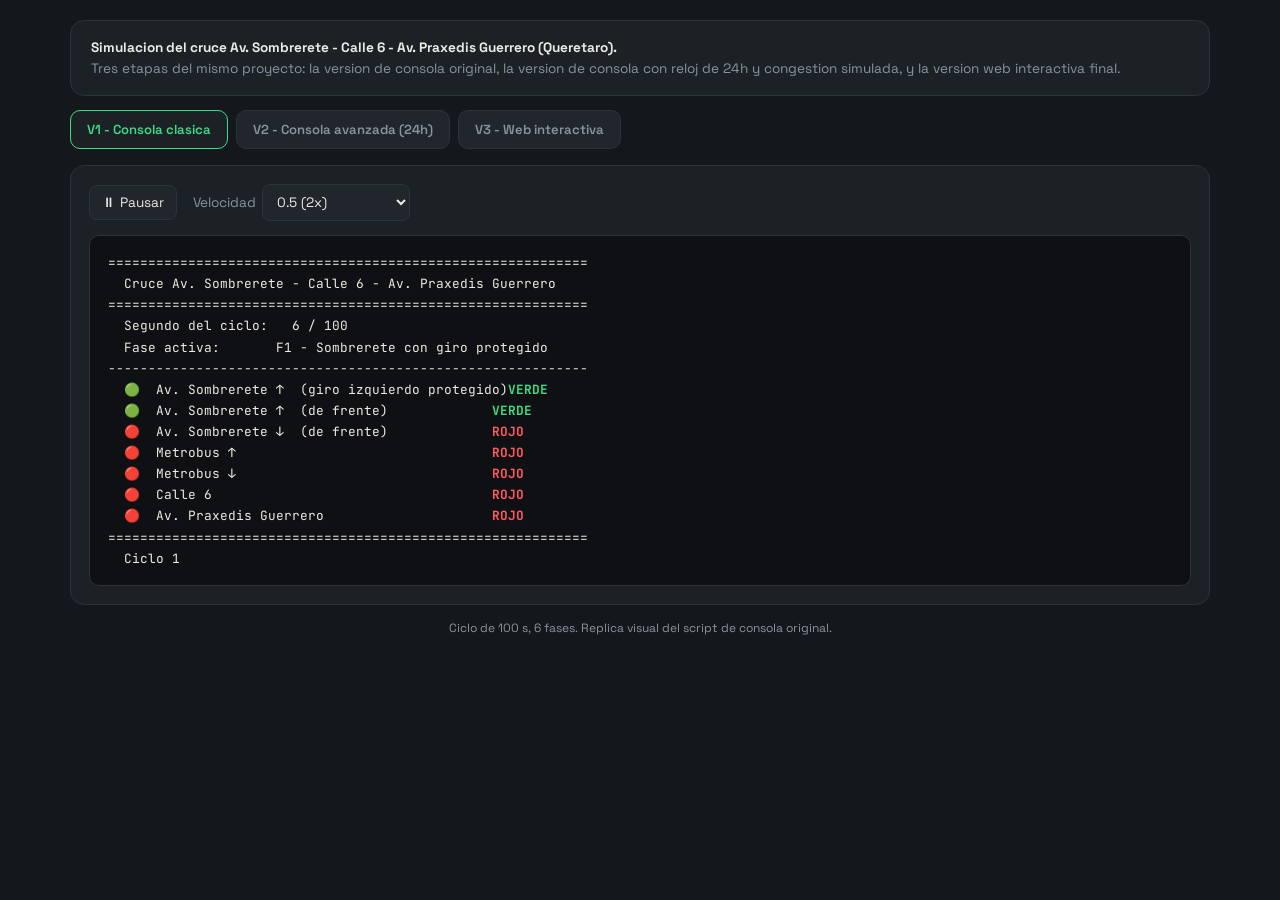
==== Website/Site/public/simulaciones/index.html @ 6a8a9c1f "Add hosted company site and simulation launchers" ====
<!DOCTYPE html>
<html lang="es">
<head>
<meta charset="UTF-8">
<meta name="viewport" content="width=device-width, initial-scale=1.0">
<title>Simulador cruce Sombrerete - 3 versiones</title>
<link rel="preconnect" href="https://fonts.googleapis.com">
<link rel="preconnect" href="https://fonts.gstatic.com" crossorigin>
<link href="https://fonts.googleapis.com/css2?family=Space+Grotesk:wght@400;500;600;700&family=JetBrains+Mono:wght@400;500;600;700&display=swap" rel="stylesheet">
<style>

  :root{
    --bg: #14171b;
    --panel: #1c2126;
    --panel-2: #21262c;
    --border: #2c333b;
    --text: #edeae3;
    --muted: #8b93a1;
    --verde: #3ddc84;
    --amarillo: #ffc145;
    --rojo: #ff5a5f;
    --naranja: #ff8a3d;
    --azul-bus: #4ea1ff;
    --pico-glow: #ff8a3d;
  }
  *{ box-sizing:border-box; }
  html,body{
    margin:0; padding:0; background:var(--bg); color:var(--text);
    font-family:'Space Grotesk', system-ui, sans-serif;
    -webkit-font-smoothing:antialiased;
  }
  .mono{ font-family:'JetBrains Mono', ui-monospace, Menlo, Consolas, monospace; }

  .app{ max-width:1180px; margin:0 auto; padding:20px 20px 60px; }

  /* ---------- top bar ---------- */
  .topbar{
    display:flex; flex-wrap:wrap; gap:16px; align-items:center; justify-content:space-between;
    padding:18px 22px; background:var(--panel); border:1px solid var(--border);
    border-radius:14px; margin-bottom:16px;
  }
  .titulo{ display:flex; flex-direction:column; gap:2px; }
  .titulo h1{ margin:0; font-size:1.15rem; font-weight:700; letter-spacing:.2px; }
  .titulo span{ color:var(--muted); font-size:.8rem; }
  .reloj-wrap{ display:flex; align-items:center; gap:14px; }
  .reloj{ font-size:2rem; font-weight:600; letter-spacing:1px; }
  .badge{
    padding:6px 12px; border-radius:999px; font-size:.75rem; font-weight:600;
    border:1px solid var(--border); color:var(--muted); background:var(--panel-2);
    white-space:nowrap;
  }
  .badge.pico{
    color:#1a1200; background:var(--pico-glow); border-color:var(--pico-glow);
    animation: pulso 1.6s ease-in-out infinite;
  }
  @media (prefers-reduced-motion: reduce){ .badge.pico{ animation:none; } }
  @keyframes pulso{ 0%,100%{ opacity:1; } 50%{ opacity:.55; } }

  /* ---------- controls ---------- */
  .controles{
    display:flex; flex-wrap:wrap; gap:10px 16px; align-items:center;
    padding:14px 18px; background:var(--panel); border:1px solid var(--border);
    border-radius:14px; margin-bottom:16px; font-size:.85rem;
  }
  .controles label{ color:var(--muted); display:flex; align-items:center; gap:6px; }
  button, input[type=time]{
    font-family:inherit; font-size:.85rem; color:var(--text);
    background:var(--panel-2); border:1px solid var(--border); border-radius:8px;
    padding:8px 12px; cursor:pointer;
  }
  button:hover{ border-color:var(--muted); }
  button:focus-visible, input:focus-visible, select:focus-visible{
    outline:2px solid var(--azul-bus); outline-offset:2px;
  }
  button.activo{ border-color:var(--verde); color:var(--verde); }
  select{
    font-family:inherit; font-size:.85rem; color:var(--text);
    background:var(--panel-2); border:1px solid var(--border); border-radius:8px; padding:8px 10px;
  }
  .separador{ width:1px; align-self:stretch; background:var(--border); margin:0 2px; }

  /* ---------- grid principal ---------- */
  .grid{ display:grid; grid-template-columns: 1.05fr 1.3fr; gap:16px; }
  @media (max-width: 880px){ .grid{ grid-template-columns:1fr; } }

  .panel{
    background:var(--panel); border:1px solid var(--border); border-radius:14px;
    padding:18px; overflow:hidden;
  }
  .panel h2{ margin:0 0 4px; font-size:.95rem; }
  .panel .sub{ margin:0 0 14px; color:var(--muted); font-size:.78rem; }

  /* ---------- esquema del cruce ---------- */
  #v3_schematic{ width:100%; height:auto; display:block; }
  .fase-actual{
    margin-top:10px; padding:10px 12px; border-radius:10px; background:var(--panel-2);
    border:1px solid var(--border); font-size:.85rem; display:flex; justify-content:space-between; gap:10px; flex-wrap:wrap;
  }
  .fase-actual b{ color:var(--text); }

  table.movs{ width:100%; border-collapse:collapse; margin-top:14px; font-size:.78rem; }
  table.movs th{ text-align:left; color:var(--muted); font-weight:600; padding:4px 6px; border-bottom:1px solid var(--border); }
  table.movs td{ padding:6px 6px; border-bottom:1px solid #23282f; vertical-align:middle; }
  .luz-dot{ width:10px; height:10px; border-radius:50%; display:inline-block; margin-right:6px; vertical-align:middle; }
  .nivel{ padding:2px 8px; border-radius:999px; font-size:.68rem; font-weight:700; }

  /* ---------- gráfica ---------- */
  #v3_chartCanvas{ width:100%; height:auto; display:block; border-radius:10px; }
  .leyenda-chart{ display:flex; flex-wrap:wrap; gap:10px 16px; margin-top:10px; font-size:.75rem; color:var(--muted); }
  .leyenda-chart span{ display:inline-flex; align-items:center; gap:6px; }
  .swatch{ width:18px; height:0; border-top-width:3px; border-top-style:solid; display:inline-block; }
  .swatch.pico{ width:12px; height:12px; border-radius:3px; border:none; background:var(--pico-glow); opacity:.35; }

  footer.nota{
    margin-top:16px; color:var(--muted); font-size:.75rem; text-align:center; line-height:1.5;
  }

  /* ---------- shell / tabs (namespaced con prefijo sb-) ---------- */
  .sb-intro{
    background:var(--panel); border:1px solid var(--border); border-radius:14px;
    padding:16px 20px; margin-bottom:14px; font-size:.85rem; color:var(--muted); line-height:1.55;
  }
  .sb-intro b{ color:var(--text); }
  .sb-tabs{
    display:flex; flex-wrap:wrap; gap:8px; margin-bottom:16px;
  }
  .sb-tab-btn{
    font-family:'Space Grotesk', sans-serif; font-size:.82rem; font-weight:600; color:var(--muted);
    background:var(--panel-2); border:1px solid var(--border); border-radius:10px;
    padding:10px 16px; cursor:pointer;
  }
  .sb-tab-btn:hover{ border-color:var(--muted); color:var(--text); }
  .sb-tab-btn.activo{ border-color:var(--verde); color:var(--verde); background:var(--panel); }
  .sb-panel{ display:none; }
  .sb-panel.activo{ display:block; }

  .sb-term-wrap{
    background:var(--panel); border:1px solid var(--border); border-radius:14px; padding:18px; margin-bottom:14px;
  }
  .sb-term-controles{
    display:flex; flex-wrap:wrap; gap:10px 16px; align-items:center; margin-bottom:14px; font-size:.85rem;
  }
  .sb-term-controles label{ color:var(--muted); display:flex; align-items:center; gap:6px; }
  .sb-terminal{
    background:#0e1013; border:1px solid var(--border); border-radius:10px;
    padding:16px 18px; font-family:'JetBrains Mono', ui-monospace, Menlo, Consolas, monospace;
    font-size:.8rem; line-height:1.65; white-space:pre; overflow-x:auto; color:var(--text);
  }
  .c-verde{ color:var(--verde); font-weight:700; }
  .c-amarillo{ color:var(--amarillo); font-weight:700; }
  .c-rojo{ color:var(--rojo); font-weight:700; }
  .c-naranja{ color:var(--naranja); font-weight:700; }
  .sb-nota{ margin-top:14px; color:var(--muted); font-size:.75rem; text-align:center; line-height:1.5; }

</style>
</head>
<body>
<div class="app">

  <div class="sb-intro">
    <b>Simulacion del cruce Av. Sombrerete - Calle 6 - Av. Praxedis Guerrero (Queretaro).</b><br>
    Tres etapas del mismo proyecto: la version de consola original, la version de consola con reloj de 24h
    y congestion simulada, y la version web interactiva final.
  </div>

  <div class="sb-tabs">
    <button class="sb-tab-btn activo" data-target="tab-v1">V1 - Consola clasica</button>
    <button class="sb-tab-btn" data-target="tab-v2">V2 - Consola avanzada (24h)</button>
    <button class="sb-tab-btn" data-target="tab-v3">V3 - Web interactiva</button>
  </div>

  <!-- ============ V1 ============ -->
  <section id="tab-v1" class="sb-panel activo">
    <div class="sb-term-wrap">
      <div class="sb-term-controles">
        <button id="v1_btnPlay">⏸ Pausar</button>
        <label>Velocidad
          <select id="v1_velocidad">
            <option value="1.0">1.0 (tiempo real)</option>
            <option value="0.5" selected>0.5 (2x)</option>
            <option value="0.1">0.1 (demo, 10x)</option>
          </select>
        </label>
      </div>
      <div class="sb-terminal" id="v1_terminal"></div>
      <div id="v1_ciclo"></div>
    </div>
    <div class="sb-nota">Ciclo de 100 s, 6 fases. Replica visual del script de consola original.</div>
  </section>

  <!-- ============ V2 ============ -->
  <section id="tab-v2" class="sb-panel">
    <div class="sb-term-wrap">
      <div class="sb-term-controles">
        <button id="v2_btnPlay">⏸ Pausar</button>
        <label>Velocidad
          <select id="v2_velocidad">
            <option value="1">1x</option>
            <option value="60" selected>60x</option>
            <option value="300">300x</option>
            <option value="900">900x</option>
          </select>
        </label>
        <button id="v2_btnReiniciar">Reiniciar (06:00)</button>
      </div>
      <div class="sb-terminal" id="v2_terminal"></div>
    </div>
    <div class="sb-nota">Reloj de 24h, hora pico (7-9 AM / 5-7 PM) y congestion simulada por cola de vehiculos.</div>
  </section>

  <!-- ============ V3 ============ -->
  <section id="tab-v3" class="sb-panel">

<div class="app">

  <header class="topbar">
    <div class="titulo">
      <h1>Cruce Av. Sombrerete · Calle 6 · Av. Praxedis Guerrero</h1>
      <span>Simulación en vivo del ciclo semafórico y la congestión vehicular — Querétaro</span>
    </div>
    <div class="reloj-wrap">
      <div class="reloj mono" id="v3_reloj">00:00:00</div>
      <div class="badge" id="v3_badgePico">tráfico normal</div>
    </div>
  </header>

  <section class="controles">
    <button id="v3_btnPlay">⏸ Pausar</button>
    <div class="separador"></div>
    <label>Velocidad
      <select id="v3_velocidad">
        <option value="1">1×</option>
        <option value="10">10×</option>
        <option value="60" selected>60×</option>
        <option value="300">300×</option>
        <option value="900">900×</option>
      </select>
    </label>
    <div class="separador"></div>
    <button id="v3_btnPico1">Saltar a las 07:00 (pico AM)</button>
    <button id="v3_btnPico2">Saltar a las 17:00 (pico PM)</button>
    <div class="separador"></div>
    <label>Iniciar en
      <input type="time" id="v3_horaInicio" value="06:00">
    </label>
    <button id="v3_btnReiniciar">Reiniciar</button>
  </section>

  <main class="grid">
    <div class="panel">
      <h2>Estado del cruce</h2>
      <p class="sub">Cada punto es un cabezal semafórico. El tamaño de la barra sobre cada acceso representa la cola de vehículos simulada.</p>
      <svg id="v3_schematic" viewBox="0 0 400 400" xmlns="http://www.w3.org/2000/svg"></svg>

      <div class="fase-actual">
        <div>Fase activa: <b id="v3_faseTexto">—</b></div>
        <div>Segundo del ciclo: <b class="mono" id="v3_segundoCiclo">0</b>/100</div>
      </div>

      <table class="movs" id="v3_tablaMovs">
        <thead>
          <tr><th></th><th>Movimiento</th><th>Estado</th><th>Cola</th><th>Nivel</th></tr>
        </thead>
        <tbody></tbody>
      </table>
    </div>

    <div class="panel">
      <h2>Congestión a lo largo del día</h2>
      <p class="sub">Patrón simulado de 24 h (curva precalculada). La línea vertical muestra la hora actual de la simulación.</p>
      <canvas id="v3_chartCanvas" width="900" height="360"></canvas>
      <div class="leyenda-chart" id="v3_leyendaChart"></div>
    </div>
  </main>

  <footer class="nota">
    Fases y tiempos de luz tomados del diagrama y mapa mental proporcionados (ciclo de 100 s: F1–F6).
    Las tasas de llegada de vehículos son simuladas para ilustrar el efecto de hora pico (7–9 AM y 5–7 PM);
    no son conteos viales reales de Querétaro.
  </footer>

</div>


  </section>

</div>

<script>

(function(){
  "use strict";
  const btns = document.querySelectorAll('.sb-tab-btn');
  const panels = document.querySelectorAll('.sb-panel');
  btns.forEach(btn=>{
    btn.addEventListener('click', ()=>{
      btns.forEach(b=>b.classList.remove('activo'));
      panels.forEach(p=>p.classList.remove('activo'));
      btn.classList.add('activo');
      document.getElementById(btn.dataset.target).classList.add('activo');
    });
  });
})();

(function(){
  "use strict";
  const term = document.getElementById('v1_terminal');
  const cicloWrap = document.getElementById('v1_ciclo');
  const velSel = document.getElementById('v1_velocidad');
  const btnPlay = document.getElementById('v1_btnPlay');

  const VERDE='VERDE', AMARILLO='AMARILLO', ROJO='ROJO';
  const ICONO = {VERDE:'\u{1F7E2}', AMARILLO:'\u{1F7E1}', ROJO:'\u{1F534}'};
  const CLASE = {VERDE:'c-verde', AMARILLO:'c-amarillo', ROJO:'c-rojo'};

  const MOVIMIENTOS = [
    ['somb_n_izq',    'Av. Sombrerete \u2191  (giro izquierdo protegido)'],
    ['somb_n_frente', 'Av. Sombrerete \u2191  (de frente)'],
    ['somb_s_frente', 'Av. Sombrerete \u2193  (de frente)'],
    ['metrobus_n',    'Metrobus \u2191'],
    ['metrobus_s',    'Metrobus \u2193'],
    ['calle6',        'Calle 6'],
    ['praxedis',      'Av. Praxedis Guerrero'],
  ];
  const AGENDA = {
    somb_n_izq:    [[0,17,VERDE],[17,20,AMARILLO]],
    somb_n_frente: [[0,37,VERDE],[37,40,AMARILLO]],
    somb_s_frente: [[20,37,VERDE],[37,40,AMARILLO]],
    metrobus_n:    [[40,47,VERDE],[47,50,AMARILLO]],
    metrobus_s:    [[50,57,VERDE],[57,60,AMARILLO]],
    calle6:        [[60,77,VERDE],[77,80,AMARILLO]],
    praxedis:      [[80,97,VERDE],[97,100,AMARILLO]],
  };
  const FASES = [
    [0,20,  'F1 - Sombrerete con giro protegido'],
    [20,40, 'F2 - Sombrerete verde simultaneo'],
    [40,50, 'F3 - Metrobus norte'],
    [50,60, 'F4 - Metrobus sur'],
    [60,80, 'F5 - Calle 6'],
    [80,100,'F6 - Av. Praxedis Guerrero'],
  ];
  const CICLO_TOTAL = 100;

  function estadoDe(mov,t){
    for(const [ini,fin,color] of AGENDA[mov]){ if(t>=ini && t<fin) return color; }
    return ROJO;
  }
  function faseDe(t){
    for(const [ini,fin,nombre] of FASES){ if(t>=ini && t<fin) return nombre; }
    return FASES[FASES.length-1][2];
  }
  function pad(n){ return String(n).padStart(3,' '); }

  let t = 0, ciclo = 1, corriendo = true, timer = null;

  function render(){
    const filas = MOVIMIENTOS.map(([clave,etq])=>{
      const color = estadoDe(clave,t);
      return '  ' + ICONO[color] + '  ' + etq.padEnd(42,' ') + '<span class="'+CLASE[color]+'">'+color+'</span>';
    }).join('\n');
    term.innerHTML =
'============================================================\n'+
'  Cruce Av. Sombrerete - Calle 6 - Av. Praxedis Guerrero\n'+
'============================================================\n'+
'  Segundo del ciclo: '+pad(t)+' / '+CICLO_TOTAL+'\n'+
'  Fase activa:       '+faseDe(t)+'\n'+
'------------------------------------------------------------\n'+
filas+'\n'+
'============================================================\n'+
'  Ciclo '+ciclo;
  }

  function tick(){
    t++;
    if(t>=CICLO_TOTAL){ t=0; ciclo++; }
    render();
  }

  function velocidadMs(){ return parseFloat(velSel.value)*1000; }

  function arrancar(){
    clearInterval(timer);
    timer = setInterval(tick, velocidadMs());
  }

  velSel.addEventListener('change', ()=>{ if(corriendo) arrancar(); });
  btnPlay.addEventListener('click', ()=>{
    corriendo = !corriendo;
    btnPlay.textContent = corriendo ? '\u23F8 Pausar' : '\u25B6 Reanudar';
    if(corriendo) arrancar(); else clearInterval(timer);
  });

  render();
  arrancar();
})();

(function(){
  "use strict";
  const term = document.getElementById('v2_terminal');
  const velSel = document.getElementById('v2_velocidad');
  const btnPlay = document.getElementById('v2_btnPlay');
  const btnReiniciar = document.getElementById('v2_btnReiniciar');

  const VERDE='VERDE', AMARILLO='AMARILLO', ROJO='ROJO';
  const ICONO = {VERDE:'\u{1F7E2}', AMARILLO:'\u{1F7E1}', ROJO:'\u{1F534}'};
  const CLASE = {VERDE:'c-verde', AMARILLO:'c-amarillo', ROJO:'c-rojo'};
  const CLASE_NIVEL = {BAJO:'c-verde', MEDIO:'c-amarillo', ALTO:'c-naranja', SATURADO:'c-rojo'};

  const MOVIMIENTOS = [
    ['somb_n_izq',    'Av. Sombrerete \u2191 (giro izq. protegido)'],
    ['somb_n_frente', 'Av. Sombrerete \u2191 (de frente)'],
    ['somb_s_frente', 'Av. Sombrerete \u2193 (de frente)'],
    ['metrobus_n',    'Metrobus \u2191'],
    ['metrobus_s',    'Metrobus \u2193'],
    ['calle6',        'Calle 6'],
    ['praxedis',      'Av. Praxedis Guerrero'],
  ];
  const AGENDA = {
    somb_n_izq:    [[0,17,VERDE],[17,20,AMARILLO]],
    somb_n_frente: [[0,37,VERDE],[37,40,AMARILLO]],
    somb_s_frente: [[20,37,VERDE],[37,40,AMARILLO]],
    metrobus_n:    [[40,47,VERDE],[47,50,AMARILLO]],
    metrobus_s:    [[50,57,VERDE],[57,60,AMARILLO]],
    calle6:        [[60,77,VERDE],[77,80,AMARILLO]],
    praxedis:      [[80,97,VERDE],[97,100,AMARILLO]],
  };
  const FASES = [
    [0,20,  'F1 - Sombrerete con giro protegido'],
    [20,40, 'F2 - Sombrerete verde simultaneo'],
    [40,50, 'F3 - Metrobus norte'],
    [50,60, 'F4 - Metrobus sur'],
    [60,80, 'F5 - Calle 6'],
    [80,100,'F6 - Av. Praxedis Guerrero'],
  ];
  const CICLO_TOTAL = 100;
  const HORAS_PICO = [[[7,0],[9,0]], [[17,0],[19,0]]];
  const PARAMS = {
    somb_n_izq:    {valle:0.05, pico:0.15, servicio:0.6, capacidad:12},
    somb_n_frente: {valle:0.15, pico:0.45, servicio:0.9, capacidad:30},
    somb_s_frente: {valle:0.12, pico:0.35, servicio:0.8, capacidad:25},
    metrobus_n:    {valle:0.02, pico:0.04, servicio:1.0, capacidad:5},
    metrobus_s:    {valle:0.02, pico:0.04, servicio:1.0, capacidad:5},
    calle6:        {valle:0.05, pico:0.20, servicio:0.5, capacidad:15},
    praxedis:      {valle:0.05, pico:0.20, servicio:0.5, capacidad:15},
  };

  function estadoDe(mov,t){
    for(const [ini,fin,color] of AGENDA[mov]){ if(t>=ini && t<fin) return color; }
    return ROJO;
  }
  function faseDe(t){
    for(const [ini,fin,nombre] of FASES){ if(t>=ini && t<fin) return nombre; }
    return FASES[FASES.length-1][2];
  }
  function esHoraPico(segDia){
    const s=((segDia%86400)+86400)%86400, minutos=Math.floor(s/60);
    return HORAS_PICO.some(([[h1,m1],[h2,m2]])=>{
      const ini=h1*60+m1, fin=h2*60+m2; return minutos>=ini && minutos<fin;
    });
  }
  function hhmmss(segDia){
    const s=((segDia%86400)+86400)%86400;
    const h=Math.floor(s/3600), m=Math.floor((s%3600)/60), sec=Math.floor(s%60);
    const p=n=>String(n).padStart(2,'0');
    return p(h)+':'+p(m)+':'+p(sec);
  }
  function muestraPoisson(lam){
    if(lam<=0) return 0;
    const L=Math.exp(-lam); let k=0,pr=1;
    do{ k++; pr*=Math.random(); } while(pr>L);
    return k-1;
  }
  function nivelCongestion(cola,capacidad){
    const r = capacidad? cola/capacidad : 0;
    if(r<0.3) return 'BAJO';
    if(r<0.7) return 'MEDIO';
    if(r<1.2) return 'ALTO';
    return 'SATURADO';
  }

  let colas = {}; Object.keys(PARAMS).forEach(k=>colas[k]=0);
  let segDia = 6*3600;
  let corriendo = true, timer = null;

  function pasoSimulacion(tCiclo){
    const pico = esHoraPico(segDia);
    for(const clave in PARAMS){
      const p = PARAMS[clave];
      const tasa = pico ? p.pico : p.valle;
      colas[clave]+=muestraPoisson(tasa);
      if(estadoDe(clave,tCiclo)===VERDE) colas[clave]=Math.max(0,colas[clave]-p.servicio);
      colas[clave]=Math.min(colas[clave], p.capacidad*3);
    }
  }

  function pad(n){ return String(n).padStart(3,' '); }

  function render(){
    const tCiclo = ((segDia%CICLO_TOTAL)+CICLO_TOTAL)%CICLO_TOTAL;
    const pico = esHoraPico(segDia);
    const filas = MOVIMIENTOS.map(([clave,etq])=>{
      const color = estadoDe(clave,tCiclo);
      const cola = Math.round(colas[clave]);
      const nivel = nivelCongestion(colas[clave], PARAMS[clave].capacidad);
      return '  '+ICONO[color]+'  '+etq.padEnd(38,' ')+
        '<span class="'+CLASE[color]+'">'+color.padEnd(9,' ')+'</span>'+
        ' cola:'+String(cola).padStart(3,' ')+'  '+
        '<span class="'+CLASE_NIVEL[nivel]+'">'+nivel+'</span>';
    }).join('\n');
    term.innerHTML =
'============================================================\n'+
'  Cruce Av. Sombrerete - Calle 6 - Av. Praxedis Guerrero\n'+
'  (version avanzada: reloj 24h + congestion simulada)\n'+
'============================================================\n'+
'  Hora del dia:      '+hhmmss(segDia)+'   ['+(pico? '<span class="c-naranja">HORA PICO</span>':'trafico normal')+']\n'+
'  Fase activa:       '+faseDe(tCiclo)+'\n'+
'  Segundo del ciclo: '+pad(tCiclo)+' / '+CICLO_TOTAL+'\n'+
'------------------------------------------------------------\n'+
filas+'\n'+
'============================================================';
  }

  function tick(){
    const velocidad = parseInt(velSel.value,10);
    for(let i=0;i<velocidad;i++){
      const tCiclo = ((segDia%CICLO_TOTAL)+CICLO_TOTAL)%CICLO_TOTAL;
      pasoSimulacion(tCiclo);
      segDia++;
    }
    render();
  }

  function arrancar(){
    clearInterval(timer);
    timer = setInterval(tick, 1000);
  }

  btnPlay.addEventListener('click', ()=>{
    corriendo = !corriendo;
    btnPlay.textContent = corriendo ? '\u23F8 Pausar' : '\u25B6 Reanudar';
    if(corriendo) arrancar(); else clearInterval(timer);
  });
  btnReiniciar.addEventListener('click', ()=>{
    segDia = 6*3600;
    colas = {}; Object.keys(PARAMS).forEach(k=>colas[k]=0);
    render();
  });

  render();
  arrancar();
})();

(function(){
  "use strict";

  // ============================================================
  // 1) MOTOR DE SIMULACIÓN (misma lógica que semaforo_sombrerete.py)
  // ============================================================
  const VERDE='VERDE', AMARILLO='AMARILLO', ROJO='ROJO';

  const MOVIMIENTOS = [
    ['somb_n_izq',    'Av. Sombrerete ↑ (giro izq. protegido)'],
    ['somb_n_frente', 'Av. Sombrerete ↑ (de frente)'],
    ['somb_s_frente', 'Av. Sombrerete ↓ (de frente)'],
    ['metrobus_n',    'Metrobús ↑'],
    ['metrobus_s',    'Metrobús ↓'],
    ['calle6',        'Calle 6'],
    ['praxedis',      'Av. Praxedis Guerrero'],
  ];

  const AGENDA = {
    somb_n_izq:    [[0,17,VERDE],[17,20,AMARILLO]],
    somb_n_frente: [[0,37,VERDE],[37,40,AMARILLO]],
    somb_s_frente: [[20,37,VERDE],[37,40,AMARILLO]],
    metrobus_n:    [[40,47,VERDE],[47,50,AMARILLO]],
    metrobus_s:    [[50,57,VERDE],[57,60,AMARILLO]],
    calle6:        [[60,77,VERDE],[77,80,AMARILLO]],
    praxedis:      [[80,97,VERDE],[97,100,AMARILLO]],
  };
  const CICLO_TOTAL = 100;

  const FASES = [
    [0,20,  'F1 · Sombrerete ↑ con giro protegido'],
    [20,40, 'F2 · Sombrerete ↑ y ↓ con verde simultáneo'],
    [40,50, 'F3 · Metrobús ↑'],
    [50,60, 'F4 · Metrobús ↓'],
    [60,80, 'F5 · Calle 6'],
    [80,100,'F6 · Av. Praxedis Guerrero'],
  ];

  const HORAS_PICO = [[[7,0],[9,0]], [[17,0],[19,0]]];

  const PARAMS = {
    somb_n_izq:    {valle:0.05, pico:0.15, servicio:0.6, capacidad:12},
    somb_n_frente: {valle:0.15, pico:0.45, servicio:0.9, capacidad:30},
    somb_s_frente: {valle:0.12, pico:0.35, servicio:0.8, capacidad:25},
    metrobus_n:    {valle:0.02, pico:0.04, servicio:1.0, capacidad:5},
    metrobus_s:    {valle:0.02, pico:0.04, servicio:1.0, capacidad:5},
    calle6:        {valle:0.05, pico:0.20, servicio:0.5, capacidad:15},
    praxedis:      {valle:0.05, pico:0.20, servicio:0.5, capacidad:15},
  };

  function estadoDe(mov,t){
    for(const [ini,fin,color] of AGENDA[mov]){ if(t>=ini && t<fin) return color; }
    return ROJO;
  }
  function faseDe(t){
    for(const [ini,fin,nombre] of FASES){ if(t>=ini && t<fin) return nombre; }
    return FASES[FASES.length-1][2];
  }
  function esHoraPico(segDia){
    const s=((segDia%86400)+86400)%86400, minutos=Math.floor(s/60);
    return HORAS_PICO.some(([[h1,m1],[h2,m2]])=>{
      const ini=h1*60+m1, fin=h2*60+m2; return minutos>=ini && minutos<fin;
    });
  }
  function hhmmss(segDia){
    const s=((segDia%86400)+86400)%86400;
    const h=Math.floor(s/3600), m=Math.floor((s%3600)/60), sec=Math.floor(s%60);
    const pad=n=>String(n).padStart(2,'0');
    return pad(h)+':'+pad(m)+':'+pad(sec);
  }
  function muestraPoisson(lam){
    if(lam<=0) return 0;
    const L=Math.exp(-lam); let k=0,p=1;
    do{ k++; p*=Math.random(); } while(p>L);
    return k-1;
  }
  function nivelCongestion(cola,capacidad){
    const r = capacidad? cola/capacidad : 0;
    if(r<0.3) return 'BAJO';
    if(r<0.7) return 'MEDIO';
    if(r<1.2) return 'ALTO';
    return 'SATURADO';
  }
  const COLOR_NIVEL = {BAJO:'#3ddc84', MEDIO:'#ffc145', ALTO:'#ff8a3d', SATURADO:'#ff5a5f'};
  const COLOR_LUZ = {VERDE:'#3ddc84', AMARILLO:'#ffc145', ROJO:'#4a5058'};

  function nuevaColaCero(){ const o={}; for(const k in PARAMS) o[k]=0; return o; }
  function pasoSimulacion(colas, segDia, tCiclo){
    const pico = esHoraPico(segDia);
    for(const clave in PARAMS){
      const p = PARAMS[clave];
      const tasa = pico ? p.pico : p.valle;
      colas[clave]+=muestraPoisson(tasa);
      if(estadoDe(clave,tCiclo)===VERDE) colas[clave]=Math.max(0,colas[clave]-p.servicio);
      colas[clave]=Math.min(colas[clave], p.capacidad*3);
    }
  }

  // ============================================================
  // 2) PRECÁLCULO DE LA CURVA DE 24 H (para la gráfica de fondo)
  // ============================================================
  function precomputarDia(muestreoSeg){
    const colas = nuevaColaCero();
    const horas=[], serie={sombrerete:[],calle6:[],praxedis:[],metrobus:[]};
    for(let s=0;s<86400;s++){
      pasoSimulacion(colas, s, s%CICLO_TOTAL);
      if(s%muestreoSeg===0){
        horas.push(s/3600);
        serie.sombrerete.push(colas.somb_n_izq+colas.somb_n_frente+colas.somb_s_frente);
        serie.calle6.push(colas.calle6);
        serie.praxedis.push(colas.praxedis);
        serie.metrobus.push(colas.metrobus_n+colas.metrobus_s);
      }
    }
    return {horas, serie};
  }

  const DATOS_DIA = precomputarDia(20);

  // ============================================================
  // 3) ESQUEMA SVG DEL CRUCE (se construye una vez, se actualiza cada tick)
  // ============================================================
  const NS = 'http://www.w3.org/2000/svg';
  const svg = document.getElementById('v3_schematic');

  function crear(tag, attrs){
    const el = document.createElementNS(NS, tag);
    for(const k in attrs) el.setAttribute(k, attrs[k]);
    return el;
  }

  // fondo
  svg.appendChild(crear('rect',{x:0,y:0,width:400,height:400,fill:'#12161a',rx:10}));
  // calles (cruz)
  svg.appendChild(crear('rect',{x:170,y:0,width:60,height:400,fill:'#262c33'}));   // Sombrerete vertical
  svg.appendChild(crear('rect',{x:0,y:170,width:400,height:60,fill:'#262c33'}));   // Calle6/Praxedis horizontal
  // carril metrobus (franja central)
  svg.appendChild(crear('rect',{x:192,y:0,width:16,height:400,fill:'#33507a'}));
  // líneas de alto
  [[170,150,60,4],[170,246,60,4]].forEach(([x,y,w,h])=>svg.appendChild(crear('rect',{x,y,width:w,height:h,fill:'#ffffff22'})));
  [[150,170,4,60],[246,170,4,60]].forEach(([x,y,w,h])=>svg.appendChild(crear('rect',{x,y,width:w,height:h,fill:'#ffffff22'})));

  // etiquetas
  function etiqueta(x,y,texto,anchor){
    const t = crear('text',{x,y,fill:'#8b93a1','font-size':11,'font-family':'Space Grotesk, sans-serif','text-anchor':anchor||'middle'});
    t.textContent = texto;
    return t;
  }
  svg.appendChild(etiqueta(200,18,'Sombrerete ↓ (llega del norte)'));
  svg.appendChild(etiqueta(200,392,'Sombrerete ↑ (llega del sur)'));
  svg.appendChild(etiqueta(20,200,'Calle 6','start'));
  svg.appendChild(etiqueta(380,200,'Praxedis Guerrero','end'));

  // señales (círculos) por movimiento: posición aproximada en el esquema
  const posSenal = {
    somb_n_izq:    {x:182, y:230},
    somb_n_frente: {x:218, y:230},
    somb_s_frente: {x:200, y:170},
    metrobus_n:    {x:200, y:250},
    metrobus_s:    {x:200, y:150},
    calle6:        {x:150, y:200},
    praxedis:      {x:250, y:200},
  };
  const circulosSenal = {};
  for(const clave in posSenal){
    const {x,y} = posSenal[clave];
    const c = crear('circle',{cx:x, cy:y, r:8, fill:COLOR_LUZ.ROJO, stroke:'#00000055', 'stroke-width':1});
    svg.appendChild(c);
    circulosSenal[clave]=c;
  }

  // barras de cola por acceso (se actualizan cada tick)
  const barraCola = {};
  function agregarBarra(clave, x, y, w, h, orientacion){
    const r = crear('rect',{x,y,width:w,height:h,fill:'var(--verde)',opacity:0.55,rx:2});
    svg.appendChild(r);
    barraCola[clave] = {el:r, base:{x,y,w,h}, orientacion};
  }
  // Sombrerete ↑ (llega desde abajo, barra crece hacia arriba desde y=396)
  agregarBarra('somb_n_frente', 212, 396, 14, 0, 'vertical-arriba');
  agregarBarra('somb_n_izq',    174, 396, 14, 0, 'vertical-arriba');
  // Sombrerete ↓ (llega desde arriba, barra crece hacia abajo desde y=4)
  agregarBarra('somb_s_frente', 174, 4, 14, 0, 'vertical-abajo');
  // Calle 6 (llega desde la izquierda, crece hacia la derecha desde x=4)
  agregarBarra('calle6', 4, 176, 0, 14, 'horizontal-derecha');
  // Praxedis (llega desde la derecha, crece hacia la izquierda desde x=396)
  agregarBarra('praxedis', 396, 210, 0, 14, 'horizontal-izquierda');

  function actualizarBarra(clave, cola, capacidad){
    const info = barraCola[clave];
    if(!info) return;
    const frac = Math.min(cola/(capacidad*1.5), 1);
    const {x,y,w,h} = info.base;
    const nivel = nivelCongestion(cola, capacidad);
    const color = {BAJO:'#3ddc84',MEDIO:'#ffc145',ALTO:'#ff8a3d',SATURADO:'#ff5a5f'}[nivel];
    info.el.setAttribute('fill', color);
    if(info.orientacion==='vertical-arriba'){
      const largo = frac*150;
      info.el.setAttribute('height', largo);
      info.el.setAttribute('y', 396-largo);
    } else if(info.orientacion==='vertical-abajo'){
      info.el.setAttribute('height', frac*150);
      info.el.setAttribute('y', 4);
    } else if(info.orientacion==='horizontal-derecha'){
      info.el.setAttribute('width', frac*140);
      info.el.setAttribute('x', 4);
    } else if(info.orientacion==='horizontal-izquierda'){
      const largo = frac*140;
      info.el.setAttribute('width', largo);
      info.el.setAttribute('x', 396-largo);
    }
  }

  // ============================================================
  // 4) TABLA DE MOVIMIENTOS (texto, accesible sin depender del color)
  // ============================================================
  const tbody = document.querySelector('#v3_tablaMovs tbody');
  const filas = {};
  MOVIMIENTOS.forEach(([clave,etq])=>{
    const tr = document.createElement('tr');
    tr.innerHTML =
      '<td><span class="luz-dot" id="dot_'+clave+'"></span></td>'+
      '<td>'+etq+'</td>'+
      '<td class="mono" id="estado_'+clave+'">ROJO</td>'+
      '<td class="mono" id="cola_'+clave+'">0</td>'+
      '<td><span class="nivel" id="nivel_'+clave+'">BAJO</span></td>';
    tbody.appendChild(tr);
    filas[clave] = {
      dot: tr.querySelector('#dot_'+clave),
      estado: tr.querySelector('#estado_'+clave),
      cola: tr.querySelector('#cola_'+clave),
      nivel: tr.querySelector('#nivel_'+clave),
    };
  });

  // ============================================================
  // 5) GRÁFICA DE CONGESTIÓN (canvas)
  // ============================================================
  const canvas = document.getElementById('v3_chartCanvas');
  const ctx = canvas.getContext('2d');
  const CSS_W = 900, CSS_H = 360;
  const DPR = window.devicePixelRatio || 1;
  canvas.width = CSS_W*DPR; canvas.height = CSS_H*DPR;
  canvas.style.width = CSS_W+'px'; canvas.style.height = CSS_H+'px';
  ctx.scale(DPR,DPR);

  const SERIES = [
    {clave:'sombrerete', nombre:'Av. Sombrerete (ambos sentidos)', color:'#4C72B0', dash:[]},
    {clave:'calle6',     nombre:'Calle 6',                          color:'#DD8452', dash:[8,4]},
    {clave:'praxedis',   nombre:'Av. Praxedis Guerrero',            color:'#C44E52', dash:[2,3]},
    {clave:'metrobus',   nombre:'Metrobús (ambas rutas)',           color:'#55A868', dash:[1,3]},
  ];

  // construir leyenda (HTML, accesible)
  const leyendaEl = document.getElementById('v3_leyendaChart');
  SERIES.forEach(s=>{
    const span = document.createElement('span');
    const sw = document.createElement('span');
    sw.className='swatch';
    sw.style.borderTopColor = s.color;
    sw.style.borderTopStyle = s.dash.length? 'dashed':'solid';
    span.appendChild(sw);
    span.appendChild(document.createTextNode(s.nombre));
    leyendaEl.appendChild(span);
  });
  const swPico = document.createElement('span');
  swPico.innerHTML = '<span class="swatch pico"></span>Hora pico (7–9 AM / 5–7 PM)';
  leyendaEl.appendChild(swPico);

  const MARGEN = {izq:46, der:14, arriba:14, abajo:26};
  function areaGrafica(){
    return {
      x0: MARGEN.izq, y0: MARGEN.arriba,
      x1: CSS_W-MARGEN.der, y1: CSS_H-MARGEN.abajo,
    };
  }
  let maxY = 1;
  SERIES.forEach(s=>{ maxY = Math.max(maxY, Math.max(...DATOS_DIA.serie[s.clave])); });
  maxY = Math.ceil(maxY/10)*10;

  function xDeHora(h){ const a=areaGrafica(); return a.x0 + (h/24)*(a.x1-a.x0); }
  function yDeValor(v){ const a=areaGrafica(); return a.y1 - (v/maxY)*(a.y1-a.y0); }

  function dibujarFondoGrafica(){
    const a = areaGrafica();
    ctx.clearRect(0,0,CSS_W,CSS_H);

    // franjas de hora pico
    ctx.fillStyle = 'rgba(255,138,61,0.14)';
    HORAS_PICO.forEach(([[h1,m1],[h2,m2]])=>{
      const x1 = xDeHora(h1+m1/60), x2 = xDeHora(h2+m2/60);
      ctx.fillRect(x1, a.y0, x2-x1, a.y1-a.y0);
    });

    // grid horizontal + etiquetas Y
    ctx.strokeStyle = '#2c333b'; ctx.fillStyle='#8b93a1';
    ctx.font = '11px "JetBrains Mono", monospace';
    ctx.textAlign='right'; ctx.textBaseline='middle';
    const pasosY = 4;
    for(let i=0;i<=pasosY;i++){
      const v = (maxY/pasosY)*i;
      const y = yDeValor(v);
      ctx.beginPath(); ctx.moveTo(a.x0,y); ctx.lineTo(a.x1,y); ctx.stroke();
      ctx.fillText(Math.round(v), a.x0-8, y);
    }

    // eje X (horas)
    ctx.textAlign='center'; ctx.textBaseline='top';
    for(let h=0; h<=24; h+=2){
      const x = xDeHora(h);
      ctx.strokeStyle='#2c333b';
      ctx.beginPath(); ctx.moveTo(x,a.y0); ctx.lineTo(x,a.y1); ctx.stroke();
      ctx.fillText(String(h).padStart(2,'0')+':00', x, a.y1+6);
    }

    // series
    SERIES.forEach(s=>{
      ctx.beginPath();
      ctx.setLineDash(s.dash);
      ctx.strokeStyle = s.color;
      ctx.lineWidth = 2;
      DATOS_DIA.horas.forEach((h,i)=>{
        const x = xDeHora(h), y = yDeValor(DATOS_DIA.serie[s.clave][i]);
        if(i===0) ctx.moveTo(x,y); else ctx.lineTo(x,y);
      });
      ctx.stroke();
      ctx.setLineDash([]);
    });

    // eje Y label
    ctx.save();
    ctx.translate(14, (a.y0+a.y1)/2);
    ctx.rotate(-Math.PI/2);
    ctx.textAlign='center'; ctx.textBaseline='middle';
    ctx.fillStyle='#8b93a1'; ctx.font='11px "Space Grotesk", sans-serif';
    ctx.fillText('Vehículos en cola (simulado)', 0, 0);
    ctx.restore();
  }

  function dibujarPlayhead(horaActual){
    dibujarFondoGrafica();
    const a = areaGrafica();
    const x = xDeHora(horaActual % 24);
    ctx.strokeStyle = '#edeae3';
    ctx.lineWidth = 1.5;
    ctx.beginPath(); ctx.moveTo(x,a.y0); ctx.lineTo(x,a.y1); ctx.stroke();
    ctx.fillStyle = '#edeae3';
    ctx.beginPath(); ctx.arc(x, a.y0, 3.5, 0, Math.PI*2); ctx.fill();
  }

  // ============================================================
  // 6) BUCLE EN VIVO
  // ============================================================
  let colasVivas = nuevaColaCero();
  let segDiaActual = 6*3600; // 06:00 por defecto
  let corriendo = true;
  let velocidad = 60; // segundos simulados por segundo real
  let ultimoTimestamp = null;
  let acumulador = 0;

  const elReloj = document.getElementById('v3_reloj');
  const elBadgePico = document.getElementById('v3_badgePico');
  const elFaseTexto = document.getElementById('v3_faseTexto');
  const elSegundoCiclo = document.getElementById('v3_segundoCiclo');

  function renderizar(){
    const tCiclo = ((segDiaActual%CICLO_TOTAL)+CICLO_TOTAL)%CICLO_TOTAL;
    const pico = esHoraPico(segDiaActual);

    elReloj.textContent = hhmmss(segDiaActual);
    elBadgePico.textContent = pico ? '🔴 hora pico' : '🟢 tráfico normal';
    elBadgePico.className = 'badge' + (pico?' pico':'');
    elFaseTexto.textContent = faseDe(tCiclo);
    elSegundoCiclo.textContent = tCiclo;

    for(const clave in PARAMS){
      const estado = estadoDe(clave, tCiclo);
      const cola = colasVivas[clave];
      const nivel = nivelCongestion(cola, PARAMS[clave].capacidad);

      circulosSenal[clave].setAttribute('fill', COLOR_LUZ[estado]);
      actualizarBarra(clave, cola, PARAMS[clave].capacidad);

      const f = filas[clave];
      f.dot.style.background = COLOR_LUZ[estado];
      f.estado.textContent = estado;
      f.cola.textContent = Math.round(cola);
      f.nivel.textContent = nivel;
      f.nivel.style.background = COLOR_NIVEL[nivel];
      f.nivel.style.color = (nivel==='BAJO') ? '#0d2417' : '#241a00';
    }

    dibujarPlayhead(segDiaActual/3600);
  }

  function tick(timestamp){
    if(ultimoTimestamp===null) ultimoTimestamp = timestamp;
    const dtReal = (timestamp-ultimoTimestamp)/1000;
    ultimoTimestamp = timestamp;

    if(corriendo){
      acumulador += dtReal*velocidad;
      let pasos = 0;
      while(acumulador>=1 && pasos<5000){
        segDiaActual += 1;
        pasoSimulacion(colasVivas, segDiaActual, ((segDiaActual%CICLO_TOTAL)+CICLO_TOTAL)%CICLO_TOTAL);
        acumulador -= 1;
        pasos++;
      }
    }
    renderizar();
    requestAnimationFrame(tick);
  }

  function saltarA(horaStr){
    const [h,m] = horaStr.split(':').map(Number);
    let objetivo = h*3600 + m*60;
    let diaBase = Math.floor(segDiaActual/86400)*86400;
    let destino = diaBase + objetivo;
    if(destino <= segDiaActual) destino += 86400;
    while(segDiaActual < destino){
      segDiaActual += 1;
      pasoSimulacion(colasVivas, segDiaActual, ((segDiaActual%CICLO_TOTAL)+CICLO_TOTAL)%CICLO_TOTAL);
    }
    renderizar();
  }

  // ---- controles ----
  document.getElementById('v3_btnPlay').addEventListener('click', function(){
    corriendo = !corriendo;
    this.textContent = corriendo ? '⏸ Pausar' : '▶ Reanudar';
    this.classList.toggle('activo', corriendo);
  });
  document.getElementById('v3_velocidad').addEventListener('change', function(){
    velocidad = Number(this.value);
  });
  document.getElementById('v3_btnPico1').addEventListener('click', function(){ saltarA('07:00'); });
  document.getElementById('v3_btnPico2').addEventListener('click', function(){ saltarA('17:00'); });
  document.getElementById('v3_btnReiniciar').addEventListener('click', function(){
    const horaInicio = document.getElementById('v3_horaInicio').value || '06:00';
    const [h,m] = horaInicio.split(':').map(Number);
    colasVivas = nuevaColaCero();
    segDiaActual = h*3600 + m*60;
    acumulador = 0;
    renderizar();
  });

  renderizar();
  requestAnimationFrame(tick);
})();

</script>
</body>
</html>
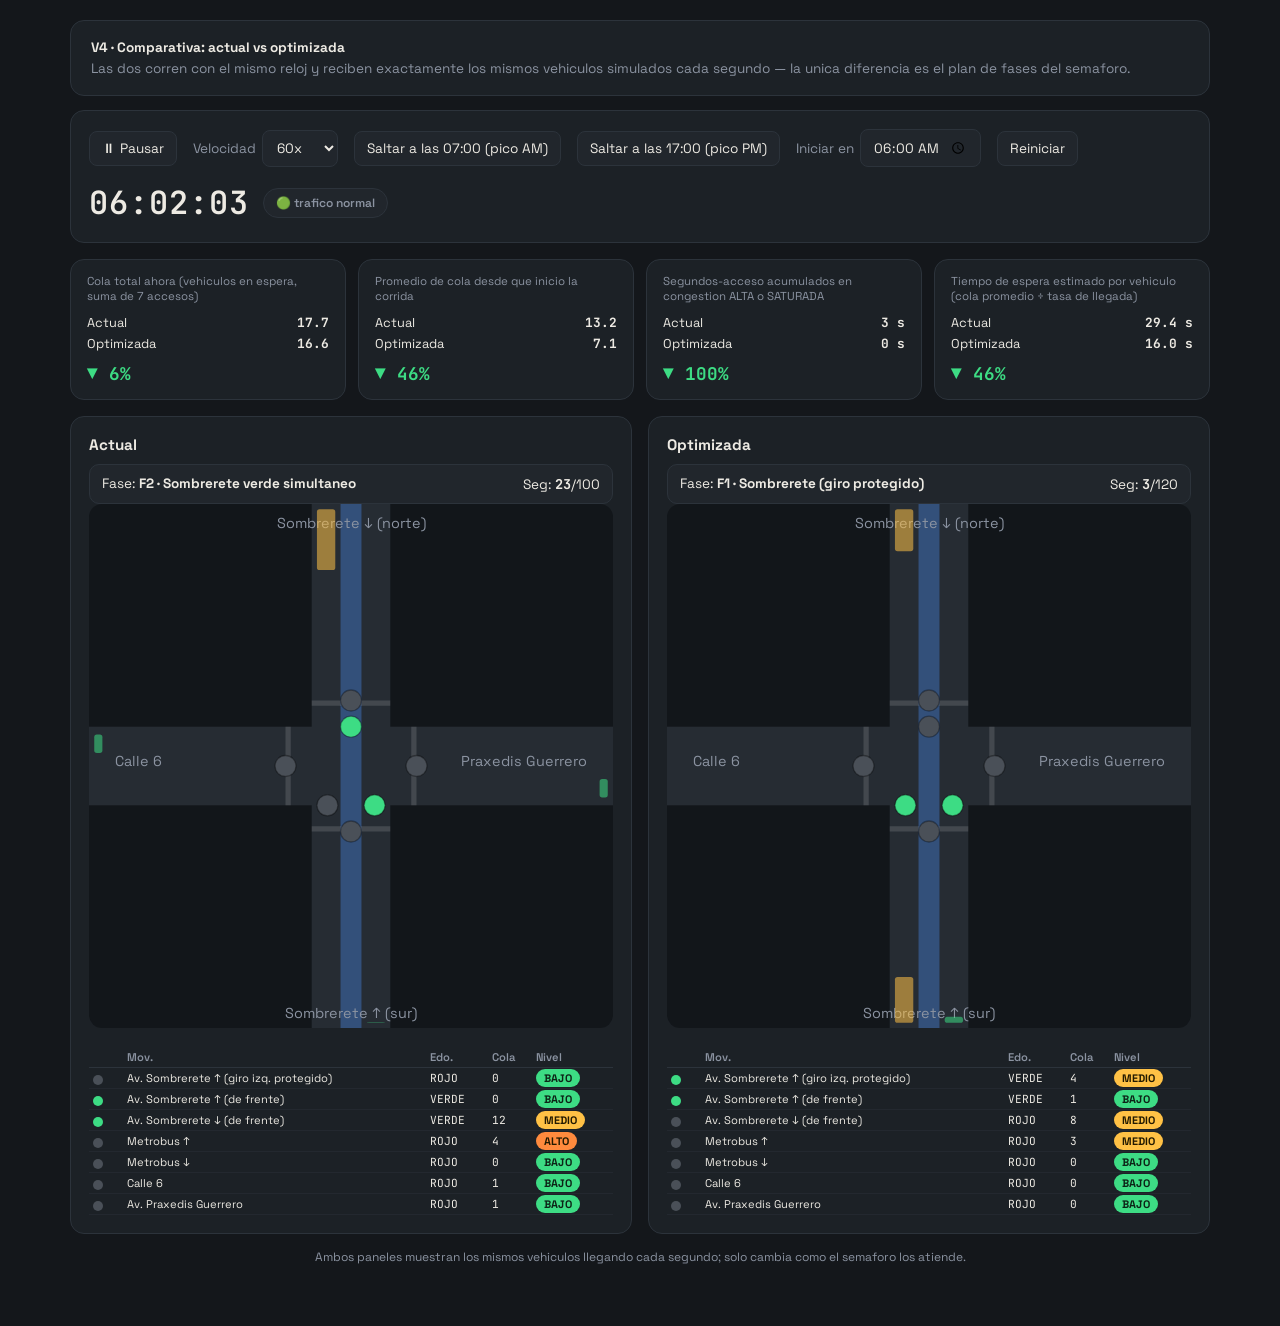
==== commit 5f7404d0: "Replace V3 and combined simulator with V4" ====
--- a/Website/Site/public/simulaciones/index.html
+++ b/Website/Site/public/simulaciones/index.html
@@ -3,7 +3,7 @@
 <head>
 <meta charset="UTF-8">
 <meta name="viewport" content="width=device-width, initial-scale=1.0">
-<title>Simulador cruce Sombrerete - 3 versiones</title>
+<title>V4 - Comparativa actual vs optimizada - Cruce Sombrerete</title>
 <link rel="preconnect" href="https://fonts.googleapis.com">
 <link rel="preconnect" href="https://fonts.gstatic.com" crossorigin>
 <link href="https://fonts.googleapis.com/css2?family=Space+Grotesk:wght@400;500;600;700&family=JetBrains+Mono:wght@400;500;600;700&display=swap" rel="stylesheet">
@@ -114,16 +114,13 @@
   footer.nota{
     margin-top:16px; color:var(--muted); font-size:.75rem; text-align:center; line-height:1.5;
   }
-
-  /* ---------- shell / tabs (namespaced con prefijo sb-) ---------- */
+  /* ---------- shell / tabs ---------- */
   .sb-intro{
     background:var(--panel); border:1px solid var(--border); border-radius:14px;
     padding:16px 20px; margin-bottom:14px; font-size:.85rem; color:var(--muted); line-height:1.55;
   }
   .sb-intro b{ color:var(--text); }
-  .sb-tabs{
-    display:flex; flex-wrap:wrap; gap:8px; margin-bottom:16px;
-  }
+  .sb-tabs{ display:flex; flex-wrap:wrap; gap:8px; margin-bottom:16px; }
   .sb-tab-btn{
     font-family:'Space Grotesk', sans-serif; font-size:.82rem; font-weight:600; color:var(--muted);
     background:var(--panel-2); border:1px solid var(--border); border-radius:10px;
@@ -133,23 +130,32 @@
   .sb-tab-btn.activo{ border-color:var(--verde); color:var(--verde); background:var(--panel); }
   .sb-panel{ display:none; }
   .sb-panel.activo{ display:block; }
-
-  .sb-term-wrap{
-    background:var(--panel); border:1px solid var(--border); border-radius:14px; padding:18px; margin-bottom:14px;
-  }
   .sb-term-controles{
     display:flex; flex-wrap:wrap; gap:10px 16px; align-items:center; margin-bottom:14px; font-size:.85rem;
   }
   .sb-term-controles label{ color:var(--muted); display:flex; align-items:center; gap:6px; }
-  .sb-terminal{
-    background:#0e1013; border:1px solid var(--border); border-radius:10px;
-    padding:16px 18px; font-family:'JetBrains Mono', ui-monospace, Menlo, Consolas, monospace;
-    font-size:.8rem; line-height:1.65; white-space:pre; overflow-x:auto; color:var(--text);
-  }
-  .c-verde{ color:var(--verde); font-weight:700; }
-  .c-amarillo{ color:var(--amarillo); font-weight:700; }
-  .c-rojo{ color:var(--rojo); font-weight:700; }
-  .c-naranja{ color:var(--naranja); font-weight:700; }
+
+  /* ---------- V4 comparativa ---------- */
+  .sb-scoreboard{ display:grid; grid-template-columns:repeat(4,1fr); gap:12px; margin-bottom:16px; }
+  @media (max-width:1100px){ .sb-scoreboard{ grid-template-columns:repeat(2,1fr); } }
+  @media (max-width:560px){ .sb-scoreboard{ grid-template-columns:1fr; } }
+  .sb-stat-card{
+    background:var(--panel); border:1px solid var(--border); border-radius:14px; padding:14px 16px;
+  }
+  .sb-stat-title{ font-size:.72rem; color:var(--muted); margin-bottom:8px; line-height:1.3; min-height:2.4em; }
+  .sb-stat-row{ display:flex; justify-content:space-between; font-size:.8rem; padding:2px 0; }
+  .sb-stat-row b{ font-family:'JetBrains Mono', monospace; }
+  .sb-stat-delta{ margin-top:8px; font-size:1.1rem; font-weight:700; font-family:'JetBrains Mono', monospace; }
+  .sb-stat-delta.mejor{ color:var(--verde); }
+  .sb-stat-delta.peor{ color:var(--rojo); }
+
+  .sb-vs-grid{ display:grid; grid-template-columns:1fr 1fr; gap:16px; }
+  @media (max-width:880px){ .sb-vs-grid{ grid-template-columns:1fr; } }
+  .sb-vs-grid .panel h2{ display:flex; align-items:center; gap:8px; }
+
+  table.movs.sb-tabla-compacta{ font-size:.7rem; }
+  table.movs.sb-tabla-compacta td, table.movs.sb-tabla-compacta th{ padding:3px 4px; }
+
   .sb-nota{ margin-top:14px; color:var(--muted); font-size:.75rem; text-align:center; line-height:1.5; }
 
 </style>
@@ -157,782 +163,442 @@
 <body>
 <div class="app">
 
-  <div class="sb-intro">
-    <b>Simulacion del cruce Av. Sombrerete - Calle 6 - Av. Praxedis Guerrero (Queretaro).</b><br>
-    Tres etapas del mismo proyecto: la version de consola original, la version de consola con reloj de 24h
-    y congestion simulada, y la version web interactiva final.
-  </div>
-
-  <div class="sb-tabs">
-    <button class="sb-tab-btn activo" data-target="tab-v1">V1 - Consola clasica</button>
-    <button class="sb-tab-btn" data-target="tab-v2">V2 - Consola avanzada (24h)</button>
-    <button class="sb-tab-btn" data-target="tab-v3">V3 - Web interactiva</button>
-  </div>
-
-  <!-- ============ V1 ============ -->
-  <section id="tab-v1" class="sb-panel activo">
-    <div class="sb-term-wrap">
-      <div class="sb-term-controles">
-        <button id="v1_btnPlay">⏸ Pausar</button>
-        <label>Velocidad
-          <select id="v1_velocidad">
-            <option value="1.0">1.0 (tiempo real)</option>
-            <option value="0.5" selected>0.5 (2x)</option>
-            <option value="0.1">0.1 (demo, 10x)</option>
-          </select>
-        </label>
-      </div>
-      <div class="sb-terminal" id="v1_terminal"></div>
-      <div id="v1_ciclo"></div>
-    </div>
-    <div class="sb-nota">Ciclo de 100 s, 6 fases. Replica visual del script de consola original.</div>
-  </section>
-
-  <!-- ============ V2 ============ -->
-  <section id="tab-v2" class="sb-panel">
-    <div class="sb-term-wrap">
-      <div class="sb-term-controles">
-        <button id="v2_btnPlay">⏸ Pausar</button>
-        <label>Velocidad
-          <select id="v2_velocidad">
-            <option value="1">1x</option>
-            <option value="60" selected>60x</option>
-            <option value="300">300x</option>
-            <option value="900">900x</option>
-          </select>
-        </label>
-        <button id="v2_btnReiniciar">Reiniciar (06:00)</button>
-      </div>
-      <div class="sb-terminal" id="v2_terminal"></div>
-    </div>
-    <div class="sb-nota">Reloj de 24h, hora pico (7-9 AM / 5-7 PM) y congestion simulada por cola de vehiculos.</div>
-  </section>
-
-  <!-- ============ V3 ============ -->
-  <section id="tab-v3" class="sb-panel">
-
-<div class="app">
-
-  <header class="topbar">
-    <div class="titulo">
-      <h1>Cruce Av. Sombrerete · Calle 6 · Av. Praxedis Guerrero</h1>
-      <span>Simulación en vivo del ciclo semafórico y la congestión vehicular — Querétaro</span>
+  <div class="sb-intro"><b>V4 &middot; Comparativa: actual vs optimizada</b><br>Las dos corren con el mismo reloj y reciben exactamente los mismos vehiculos simulados cada segundo &mdash; la unica diferencia es el plan de fases del semaforo.</div>
+
+  <div class="panel" style="margin-bottom:16px;">
+    <div class="sb-term-controles">
+      <button id="v4_btnPlay">⏸ Pausar</button>
+      <label>Velocidad
+        <select id="v4_velocidad">
+          <option value="1">1x</option><option value="10">10x</option>
+          <option value="60" selected>60x</option><option value="300">300x</option><option value="900">900x</option>
+        </select>
+      </label>
+      <button id="v4_btnPico1">Saltar a las 07:00 (pico AM)</button>
+      <button id="v4_btnPico2">Saltar a las 17:00 (pico PM)</button>
+      <label>Iniciar en <input type="time" id="v4_horaInicio" value="06:00"></label>
+      <button id="v4_btnReiniciar">Reiniciar</button>
     </div>
     <div class="reloj-wrap">
-      <div class="reloj mono" id="v3_reloj">00:00:00</div>
-      <div class="badge" id="v3_badgePico">tráfico normal</div>
+      <div class="reloj mono" id="v4_reloj">06:00:00</div>
+      <div class="badge" id="v4_badgePico">trafico normal</div>
     </div>
-  </header>
-
-  <section class="controles">
-    <button id="v3_btnPlay">⏸ Pausar</button>
-    <div class="separador"></div>
-    <label>Velocidad
-      <select id="v3_velocidad">
-        <option value="1">1×</option>
-        <option value="10">10×</option>
-        <option value="60" selected>60×</option>
-        <option value="300">300×</option>
-        <option value="900">900×</option>
-      </select>
-    </label>
-    <div class="separador"></div>
-    <button id="v3_btnPico1">Saltar a las 07:00 (pico AM)</button>
-    <button id="v3_btnPico2">Saltar a las 17:00 (pico PM)</button>
-    <div class="separador"></div>
-    <label>Iniciar en
-      <input type="time" id="v3_horaInicio" value="06:00">
-    </label>
-    <button id="v3_btnReiniciar">Reiniciar</button>
-  </section>
-
-  <main class="grid">
+  </div>
+
+  <div class="sb-scoreboard">
+    <div class="sb-stat-card">
+      <div class="sb-stat-title">Cola total ahora (vehiculos en espera, suma de 7 accesos)</div>
+      <div class="sb-stat-row"><span>Actual</span><b id="v4_sb1_actual">0</b></div>
+      <div class="sb-stat-row"><span>Optimizada</span><b id="v4_sb1_opt">0</b></div>
+      <div class="sb-stat-delta" id="v4_sb1_delta">—</div>
+    </div>
+    <div class="sb-stat-card">
+      <div class="sb-stat-title">Promedio de cola desde que inicio la corrida</div>
+      <div class="sb-stat-row"><span>Actual</span><b id="v4_sb2_actual">0</b></div>
+      <div class="sb-stat-row"><span>Optimizada</span><b id="v4_sb2_opt">0</b></div>
+      <div class="sb-stat-delta" id="v4_sb2_delta">—</div>
+    </div>
+    <div class="sb-stat-card">
+      <div class="sb-stat-title">Segundos-acceso acumulados en congestion ALTA o SATURADA</div>
+      <div class="sb-stat-row"><span>Actual</span><b id="v4_sb3_actual">0 s</b></div>
+      <div class="sb-stat-row"><span>Optimizada</span><b id="v4_sb3_opt">0 s</b></div>
+      <div class="sb-stat-delta" id="v4_sb3_delta">—</div>
+    </div>
+    <div class="sb-stat-card">
+      <div class="sb-stat-title">Tiempo de espera estimado por vehiculo (cola promedio &divide; tasa de llegada)</div>
+      <div class="sb-stat-row"><span>Actual</span><b id="v4_sb4_actual">0.0 s</b></div>
+      <div class="sb-stat-row"><span>Optimizada</span><b id="v4_sb4_opt">0.0 s</b></div>
+      <div class="sb-stat-delta" id="v4_sb4_delta">—</div>
+    </div>
+  </div>
+
+  <div class="sb-vs-grid">
     <div class="panel">
-      <h2>Estado del cruce</h2>
-      <p class="sub">Cada punto es un cabezal semafórico. El tamaño de la barra sobre cada acceso representa la cola de vehículos simulada.</p>
-      <svg id="v3_schematic" viewBox="0 0 400 400" xmlns="http://www.w3.org/2000/svg"></svg>
-
+      <h2>Actual</h2>
       <div class="fase-actual">
-        <div>Fase activa: <b id="v3_faseTexto">—</b></div>
-        <div>Segundo del ciclo: <b class="mono" id="v3_segundoCiclo">0</b>/100</div>
+        <div>Fase: <b id="v4a_faseTexto">—</b></div>
+        <div>Seg: <b class="mono" id="v4a_segundoCiclo">0</b>/100</div>
       </div>
-
-      <table class="movs" id="v3_tablaMovs">
-        <thead>
-          <tr><th></th><th>Movimiento</th><th>Estado</th><th>Cola</th><th>Nivel</th></tr>
-        </thead>
+      <svg id="v4a_schematic" viewBox="0 0 400 400" xmlns="http://www.w3.org/2000/svg"></svg>
+      <table class="movs sb-tabla-compacta" id="v4a_tablaMovs">
+        <thead><tr><th></th><th>Mov.</th><th>Edo.</th><th>Cola</th><th>Nivel</th></tr></thead>
         <tbody></tbody>
       </table>
     </div>
-
     <div class="panel">
-      <h2>Congestión a lo largo del día</h2>
-      <p class="sub">Patrón simulado de 24 h (curva precalculada). La línea vertical muestra la hora actual de la simulación.</p>
-      <canvas id="v3_chartCanvas" width="900" height="360"></canvas>
-      <div class="leyenda-chart" id="v3_leyendaChart"></div>
+      <h2>Optimizada</h2>
+      <div class="fase-actual">
+        <div>Fase: <b id="v4b_faseTexto">—</b></div>
+        <div>Seg: <b class="mono" id="v4b_segundoCiclo">0</b>/120</div>
+      </div>
+      <svg id="v4b_schematic" viewBox="0 0 400 400" xmlns="http://www.w3.org/2000/svg"></svg>
+      <table class="movs sb-tabla-compacta" id="v4b_tablaMovs">
+        <thead><tr><th></th><th>Mov.</th><th>Edo.</th><th>Cola</th><th>Nivel</th></tr></thead>
+        <tbody></tbody>
+      </table>
     </div>
-  </main>
-
-  <footer class="nota">
-    Fases y tiempos de luz tomados del diagrama y mapa mental proporcionados (ciclo de 100 s: F1–F6).
-    Las tasas de llegada de vehículos son simuladas para ilustrar el efecto de hora pico (7–9 AM y 5–7 PM);
-    no son conteos viales reales de Querétaro.
-  </footer>
+  </div>
+  <div class="sb-nota">Ambos paneles muestran los mismos vehiculos llegando cada segundo; solo cambia como el semaforo los atiende.</div>
 
 </div>
-
-
-  </section>
-
-</div>
-
 <script>
-
-(function(){
-  "use strict";
-  const btns = document.querySelectorAll('.sb-tab-btn');
-  const panels = document.querySelectorAll('.sb-panel');
-  btns.forEach(btn=>{
-    btn.addEventListener('click', ()=>{
-      btns.forEach(b=>b.classList.remove('activo'));
-      panels.forEach(p=>p.classList.remove('activo'));
-      btn.classList.add('activo');
-      document.getElementById(btn.dataset.target).classList.add('activo');
-    });
+// ============================================================
+// NUCLEO COMPARTIDO (constantes y funciones puras, sin estado)
+// Usado por V1, V2, V3 y V4
+// ============================================================
+const VERDE='VERDE', AMARILLO='AMARILLO', ROJO='ROJO';
+const ICONO = {VERDE:'\u{1F7E2}', AMARILLO:'\u{1F7E1}', ROJO:'\u{1F534}'};
+const COLOR_LUZ = {VERDE:'#3ddc84', AMARILLO:'#ffc145', ROJO:'#4a5058'};
+const COLOR_NIVEL = {BAJO:'#3ddc84', MEDIO:'#ffc145', ALTO:'#ff8a3d', SATURADO:'#ff5a5f'};
+
+const MOVIMIENTOS = [
+  ['somb_n_izq',    'Av. Sombrerete \u2191 (giro izq. protegido)'],
+  ['somb_n_frente', 'Av. Sombrerete \u2191 (de frente)'],
+  ['somb_s_frente', 'Av. Sombrerete \u2193 (de frente)'],
+  ['metrobus_n',    'Metrobus \u2191'],
+  ['metrobus_s',    'Metrobus \u2193'],
+  ['calle6',        'Calle 6'],
+  ['praxedis',      'Av. Praxedis Guerrero'],
+];
+
+const HORAS_PICO = [[[7,0],[9,0]], [[17,0],[19,0]]];
+
+const PARAMS = {
+  somb_n_izq:    {valle:0.05, pico:0.15, servicio:0.6, capacidad:12},
+  somb_n_frente: {valle:0.15, pico:0.45, servicio:0.9, capacidad:30},
+  somb_s_frente: {valle:0.12, pico:0.35, servicio:0.8, capacidad:25},
+  metrobus_n:    {valle:0.02, pico:0.04, servicio:1.0, capacidad:5},
+  metrobus_s:    {valle:0.02, pico:0.04, servicio:1.0, capacidad:5},
+  calle6:        {valle:0.05, pico:0.20, servicio:0.5, capacidad:15},
+  praxedis:      {valle:0.05, pico:0.20, servicio:0.5, capacidad:15},
+};
+
+// ---- plan ACTUAL: 100 s, 6 fases ----
+const AGENDA_ACTUAL = {
+  somb_n_izq:    [[0,17,VERDE],[17,20,AMARILLO]],
+  somb_n_frente: [[0,37,VERDE],[37,40,AMARILLO]],
+  somb_s_frente: [[20,37,VERDE],[37,40,AMARILLO]],
+  metrobus_n:    [[40,47,VERDE],[47,50,AMARILLO]],
+  metrobus_s:    [[50,57,VERDE],[57,60,AMARILLO]],
+  calle6:        [[60,77,VERDE],[77,80,AMARILLO]],
+  praxedis:      [[80,97,VERDE],[97,100,AMARILLO]],
+};
+const FASES_ACTUAL = [
+  [0,20,  'F1 \u00b7 Sombrerete con giro protegido'],
+  [20,40, 'F2 \u00b7 Sombrerete verde simultaneo'],
+  [40,50, 'F3 \u00b7 Metrobus norte'],
+  [50,60, 'F4 \u00b7 Metrobus sur'],
+  [60,80, 'F5 \u00b7 Calle 6'],
+  [80,100,'F6 \u00b7 Av. Praxedis Guerrero'],
+];
+const CICLO_ACTUAL = 100;
+
+// ---- plan OPTIMIZADO: 120 s, 3 fases combinadas ----
+const AGENDA_OPT = {
+  somb_n_izq:    [[0,25,VERDE],[25,28,AMARILLO]],
+  somb_n_frente: [[0,73,VERDE],[73,76,AMARILLO]],
+  somb_s_frente: [[28,73,VERDE],[73,76,AMARILLO]],
+  metrobus_n:    [[28,73,VERDE],[73,76,AMARILLO]],
+  metrobus_s:    [[28,73,VERDE],[73,76,AMARILLO]],
+  calle6:        [[76,117,VERDE],[117,120,AMARILLO]],
+  praxedis:      [[76,117,VERDE],[117,120,AMARILLO]],
+};
+const FASES_OPT = [
+  [0,28,  'F1 \u00b7 Sombrerete (giro protegido)'],
+  [28,76, 'F2 \u00b7 Sombrerete + Metrobus (simultaneo)'],
+  [76,120,'F3 \u00b7 Calle 6 + Praxedis (simultaneo)'],
+];
+const CICLO_OPT = 120;
+
+function estadoDe(agenda, mov, t){
+  for(const [ini,fin,color] of agenda[mov]){ if(t>=ini && t<fin) return color; }
+  return ROJO;
+}
+function faseDe(fases, t){
+  for(const [ini,fin,nombre] of fases){ if(t>=ini && t<fin) return nombre; }
+  return fases[fases.length-1][2];
+}
+function esHoraPico(segDia){
+  const s=((segDia%86400)+86400)%86400, minutos=Math.floor(s/60);
+  return HORAS_PICO.some(([[h1,m1],[h2,m2]])=>{
+    const ini=h1*60+m1, fin=h2*60+m2; return minutos>=ini && minutos<fin;
   });
-})();
-
-(function(){
-  "use strict";
-  const term = document.getElementById('v1_terminal');
-  const cicloWrap = document.getElementById('v1_ciclo');
-  const velSel = document.getElementById('v1_velocidad');
-  const btnPlay = document.getElementById('v1_btnPlay');
-
-  const VERDE='VERDE', AMARILLO='AMARILLO', ROJO='ROJO';
-  const ICONO = {VERDE:'\u{1F7E2}', AMARILLO:'\u{1F7E1}', ROJO:'\u{1F534}'};
-  const CLASE = {VERDE:'c-verde', AMARILLO:'c-amarillo', ROJO:'c-rojo'};
-
-  const MOVIMIENTOS = [
-    ['somb_n_izq',    'Av. Sombrerete \u2191  (giro izquierdo protegido)'],
-    ['somb_n_frente', 'Av. Sombrerete \u2191  (de frente)'],
-    ['somb_s_frente', 'Av. Sombrerete \u2193  (de frente)'],
-    ['metrobus_n',    'Metrobus \u2191'],
-    ['metrobus_s',    'Metrobus \u2193'],
-    ['calle6',        'Calle 6'],
-    ['praxedis',      'Av. Praxedis Guerrero'],
-  ];
-  const AGENDA = {
-    somb_n_izq:    [[0,17,VERDE],[17,20,AMARILLO]],
-    somb_n_frente: [[0,37,VERDE],[37,40,AMARILLO]],
-    somb_s_frente: [[20,37,VERDE],[37,40,AMARILLO]],
-    metrobus_n:    [[40,47,VERDE],[47,50,AMARILLO]],
-    metrobus_s:    [[50,57,VERDE],[57,60,AMARILLO]],
-    calle6:        [[60,77,VERDE],[77,80,AMARILLO]],
-    praxedis:      [[80,97,VERDE],[97,100,AMARILLO]],
-  };
-  const FASES = [
-    [0,20,  'F1 - Sombrerete con giro protegido'],
-    [20,40, 'F2 - Sombrerete verde simultaneo'],
-    [40,50, 'F3 - Metrobus norte'],
-    [50,60, 'F4 - Metrobus sur'],
-    [60,80, 'F5 - Calle 6'],
-    [80,100,'F6 - Av. Praxedis Guerrero'],
-  ];
-  const CICLO_TOTAL = 100;
-
-  function estadoDe(mov,t){
-    for(const [ini,fin,color] of AGENDA[mov]){ if(t>=ini && t<fin) return color; }
-    return ROJO;
-  }
-  function faseDe(t){
-    for(const [ini,fin,nombre] of FASES){ if(t>=ini && t<fin) return nombre; }
-    return FASES[FASES.length-1][2];
-  }
-  function pad(n){ return String(n).padStart(3,' '); }
-
-  let t = 0, ciclo = 1, corriendo = true, timer = null;
-
-  function render(){
-    const filas = MOVIMIENTOS.map(([clave,etq])=>{
-      const color = estadoDe(clave,t);
-      return '  ' + ICONO[color] + '  ' + etq.padEnd(42,' ') + '<span class="'+CLASE[color]+'">'+color+'</span>';
-    }).join('\n');
-    term.innerHTML =
-'============================================================\n'+
-'  Cruce Av. Sombrerete - Calle 6 - Av. Praxedis Guerrero\n'+
-'============================================================\n'+
-'  Segundo del ciclo: '+pad(t)+' / '+CICLO_TOTAL+'\n'+
-'  Fase activa:       '+faseDe(t)+'\n'+
-'------------------------------------------------------------\n'+
-filas+'\n'+
-'============================================================\n'+
-'  Ciclo '+ciclo;
-  }
-
-  function tick(){
-    t++;
-    if(t>=CICLO_TOTAL){ t=0; ciclo++; }
-    render();
-  }
-
-  function velocidadMs(){ return parseFloat(velSel.value)*1000; }
-
-  function arrancar(){
-    clearInterval(timer);
-    timer = setInterval(tick, velocidadMs());
-  }
-
-  velSel.addEventListener('change', ()=>{ if(corriendo) arrancar(); });
-  btnPlay.addEventListener('click', ()=>{
-    corriendo = !corriendo;
-    btnPlay.textContent = corriendo ? '\u23F8 Pausar' : '\u25B6 Reanudar';
-    if(corriendo) arrancar(); else clearInterval(timer);
-  });
-
-  render();
-  arrancar();
-})();
-
-(function(){
-  "use strict";
-  const term = document.getElementById('v2_terminal');
-  const velSel = document.getElementById('v2_velocidad');
-  const btnPlay = document.getElementById('v2_btnPlay');
-  const btnReiniciar = document.getElementById('v2_btnReiniciar');
-
-  const VERDE='VERDE', AMARILLO='AMARILLO', ROJO='ROJO';
-  const ICONO = {VERDE:'\u{1F7E2}', AMARILLO:'\u{1F7E1}', ROJO:'\u{1F534}'};
-  const CLASE = {VERDE:'c-verde', AMARILLO:'c-amarillo', ROJO:'c-rojo'};
-  const CLASE_NIVEL = {BAJO:'c-verde', MEDIO:'c-amarillo', ALTO:'c-naranja', SATURADO:'c-rojo'};
-
-  const MOVIMIENTOS = [
-    ['somb_n_izq',    'Av. Sombrerete \u2191 (giro izq. protegido)'],
-    ['somb_n_frente', 'Av. Sombrerete \u2191 (de frente)'],
-    ['somb_s_frente', 'Av. Sombrerete \u2193 (de frente)'],
-    ['metrobus_n',    'Metrobus \u2191'],
-    ['metrobus_s',    'Metrobus \u2193'],
-    ['calle6',        'Calle 6'],
-    ['praxedis',      'Av. Praxedis Guerrero'],
-  ];
-  const AGENDA = {
-    somb_n_izq:    [[0,17,VERDE],[17,20,AMARILLO]],
-    somb_n_frente: [[0,37,VERDE],[37,40,AMARILLO]],
-    somb_s_frente: [[20,37,VERDE],[37,40,AMARILLO]],
-    metrobus_n:    [[40,47,VERDE],[47,50,AMARILLO]],
-    metrobus_s:    [[50,57,VERDE],[57,60,AMARILLO]],
-    calle6:        [[60,77,VERDE],[77,80,AMARILLO]],
-    praxedis:      [[80,97,VERDE],[97,100,AMARILLO]],
-  };
-  const FASES = [
-    [0,20,  'F1 - Sombrerete con giro protegido'],
-    [20,40, 'F2 - Sombrerete verde simultaneo'],
-    [40,50, 'F3 - Metrobus norte'],
-    [50,60, 'F4 - Metrobus sur'],
-    [60,80, 'F5 - Calle 6'],
-    [80,100,'F6 - Av. Praxedis Guerrero'],
-  ];
-  const CICLO_TOTAL = 100;
-  const HORAS_PICO = [[[7,0],[9,0]], [[17,0],[19,0]]];
-  const PARAMS = {
-    somb_n_izq:    {valle:0.05, pico:0.15, servicio:0.6, capacidad:12},
-    somb_n_frente: {valle:0.15, pico:0.45, servicio:0.9, capacidad:30},
-    somb_s_frente: {valle:0.12, pico:0.35, servicio:0.8, capacidad:25},
-    metrobus_n:    {valle:0.02, pico:0.04, servicio:1.0, capacidad:5},
-    metrobus_s:    {valle:0.02, pico:0.04, servicio:1.0, capacidad:5},
-    calle6:        {valle:0.05, pico:0.20, servicio:0.5, capacidad:15},
-    praxedis:      {valle:0.05, pico:0.20, servicio:0.5, capacidad:15},
-  };
-
-  function estadoDe(mov,t){
-    for(const [ini,fin,color] of AGENDA[mov]){ if(t>=ini && t<fin) return color; }
-    return ROJO;
-  }
-  function faseDe(t){
-    for(const [ini,fin,nombre] of FASES){ if(t>=ini && t<fin) return nombre; }
-    return FASES[FASES.length-1][2];
-  }
-  function esHoraPico(segDia){
-    const s=((segDia%86400)+86400)%86400, minutos=Math.floor(s/60);
-    return HORAS_PICO.some(([[h1,m1],[h2,m2]])=>{
-      const ini=h1*60+m1, fin=h2*60+m2; return minutos>=ini && minutos<fin;
-    });
-  }
-  function hhmmss(segDia){
-    const s=((segDia%86400)+86400)%86400;
-    const h=Math.floor(s/3600), m=Math.floor((s%3600)/60), sec=Math.floor(s%60);
-    const p=n=>String(n).padStart(2,'0');
-    return p(h)+':'+p(m)+':'+p(sec);
-  }
-  function muestraPoisson(lam){
-    if(lam<=0) return 0;
-    const L=Math.exp(-lam); let k=0,pr=1;
-    do{ k++; pr*=Math.random(); } while(pr>L);
-    return k-1;
-  }
-  function nivelCongestion(cola,capacidad){
-    const r = capacidad? cola/capacidad : 0;
-    if(r<0.3) return 'BAJO';
-    if(r<0.7) return 'MEDIO';
-    if(r<1.2) return 'ALTO';
-    return 'SATURADO';
-  }
-
-  let colas = {}; Object.keys(PARAMS).forEach(k=>colas[k]=0);
-  let segDia = 6*3600;
-  let corriendo = true, timer = null;
-
-  function pasoSimulacion(tCiclo){
-    const pico = esHoraPico(segDia);
-    for(const clave in PARAMS){
-      const p = PARAMS[clave];
-      const tasa = pico ? p.pico : p.valle;
-      colas[clave]+=muestraPoisson(tasa);
-      if(estadoDe(clave,tCiclo)===VERDE) colas[clave]=Math.max(0,colas[clave]-p.servicio);
-      colas[clave]=Math.min(colas[clave], p.capacidad*3);
-    }
-  }
-
-  function pad(n){ return String(n).padStart(3,' '); }
-
-  function render(){
-    const tCiclo = ((segDia%CICLO_TOTAL)+CICLO_TOTAL)%CICLO_TOTAL;
-    const pico = esHoraPico(segDia);
-    const filas = MOVIMIENTOS.map(([clave,etq])=>{
-      const color = estadoDe(clave,tCiclo);
-      const cola = Math.round(colas[clave]);
-      const nivel = nivelCongestion(colas[clave], PARAMS[clave].capacidad);
-      return '  '+ICONO[color]+'  '+etq.padEnd(38,' ')+
-        '<span class="'+CLASE[color]+'">'+color.padEnd(9,' ')+'</span>'+
-        ' cola:'+String(cola).padStart(3,' ')+'  '+
-        '<span class="'+CLASE_NIVEL[nivel]+'">'+nivel+'</span>';
-    }).join('\n');
-    term.innerHTML =
-'============================================================\n'+
-'  Cruce Av. Sombrerete - Calle 6 - Av. Praxedis Guerrero\n'+
-'  (version avanzada: reloj 24h + congestion simulada)\n'+
-'============================================================\n'+
-'  Hora del dia:      '+hhmmss(segDia)+'   ['+(pico? '<span class="c-naranja">HORA PICO</span>':'trafico normal')+']\n'+
-'  Fase activa:       '+faseDe(tCiclo)+'\n'+
-'  Segundo del ciclo: '+pad(tCiclo)+' / '+CICLO_TOTAL+'\n'+
-'------------------------------------------------------------\n'+
-filas+'\n'+
-'============================================================';
-  }
-
-  function tick(){
-    const velocidad = parseInt(velSel.value,10);
-    for(let i=0;i<velocidad;i++){
-      const tCiclo = ((segDia%CICLO_TOTAL)+CICLO_TOTAL)%CICLO_TOTAL;
-      pasoSimulacion(tCiclo);
-      segDia++;
-    }
-    render();
-  }
-
-  function arrancar(){
-    clearInterval(timer);
-    timer = setInterval(tick, 1000);
-  }
-
-  btnPlay.addEventListener('click', ()=>{
-    corriendo = !corriendo;
-    btnPlay.textContent = corriendo ? '\u23F8 Pausar' : '\u25B6 Reanudar';
-    if(corriendo) arrancar(); else clearInterval(timer);
-  });
-  btnReiniciar.addEventListener('click', ()=>{
-    segDia = 6*3600;
-    colas = {}; Object.keys(PARAMS).forEach(k=>colas[k]=0);
-    render();
-  });
-
-  render();
-  arrancar();
-})();
-
-(function(){
-  "use strict";
-
-  // ============================================================
-  // 1) MOTOR DE SIMULACIÓN (misma lógica que semaforo_sombrerete.py)
-  // ============================================================
-  const VERDE='VERDE', AMARILLO='AMARILLO', ROJO='ROJO';
-
-  const MOVIMIENTOS = [
-    ['somb_n_izq',    'Av. Sombrerete ↑ (giro izq. protegido)'],
-    ['somb_n_frente', 'Av. Sombrerete ↑ (de frente)'],
-    ['somb_s_frente', 'Av. Sombrerete ↓ (de frente)'],
-    ['metrobus_n',    'Metrobús ↑'],
-    ['metrobus_s',    'Metrobús ↓'],
-    ['calle6',        'Calle 6'],
-    ['praxedis',      'Av. Praxedis Guerrero'],
-  ];
-
-  const AGENDA = {
-    somb_n_izq:    [[0,17,VERDE],[17,20,AMARILLO]],
-    somb_n_frente: [[0,37,VERDE],[37,40,AMARILLO]],
-    somb_s_frente: [[20,37,VERDE],[37,40,AMARILLO]],
-    metrobus_n:    [[40,47,VERDE],[47,50,AMARILLO]],
-    metrobus_s:    [[50,57,VERDE],[57,60,AMARILLO]],
-    calle6:        [[60,77,VERDE],[77,80,AMARILLO]],
-    praxedis:      [[80,97,VERDE],[97,100,AMARILLO]],
-  };
-  const CICLO_TOTAL = 100;
-
-  const FASES = [
-    [0,20,  'F1 · Sombrerete ↑ con giro protegido'],
-    [20,40, 'F2 · Sombrerete ↑ y ↓ con verde simultáneo'],
-    [40,50, 'F3 · Metrobús ↑'],
-    [50,60, 'F4 · Metrobús ↓'],
-    [60,80, 'F5 · Calle 6'],
-    [80,100,'F6 · Av. Praxedis Guerrero'],
-  ];
-
-  const HORAS_PICO = [[[7,0],[9,0]], [[17,0],[19,0]]];
-
-  const PARAMS = {
-    somb_n_izq:    {valle:0.05, pico:0.15, servicio:0.6, capacidad:12},
-    somb_n_frente: {valle:0.15, pico:0.45, servicio:0.9, capacidad:30},
-    somb_s_frente: {valle:0.12, pico:0.35, servicio:0.8, capacidad:25},
-    metrobus_n:    {valle:0.02, pico:0.04, servicio:1.0, capacidad:5},
-    metrobus_s:    {valle:0.02, pico:0.04, servicio:1.0, capacidad:5},
-    calle6:        {valle:0.05, pico:0.20, servicio:0.5, capacidad:15},
-    praxedis:      {valle:0.05, pico:0.20, servicio:0.5, capacidad:15},
-  };
-
-  function estadoDe(mov,t){
-    for(const [ini,fin,color] of AGENDA[mov]){ if(t>=ini && t<fin) return color; }
-    return ROJO;
-  }
-  function faseDe(t){
-    for(const [ini,fin,nombre] of FASES){ if(t>=ini && t<fin) return nombre; }
-    return FASES[FASES.length-1][2];
-  }
-  function esHoraPico(segDia){
-    const s=((segDia%86400)+86400)%86400, minutos=Math.floor(s/60);
-    return HORAS_PICO.some(([[h1,m1],[h2,m2]])=>{
-      const ini=h1*60+m1, fin=h2*60+m2; return minutos>=ini && minutos<fin;
-    });
-  }
-  function hhmmss(segDia){
-    const s=((segDia%86400)+86400)%86400;
-    const h=Math.floor(s/3600), m=Math.floor((s%3600)/60), sec=Math.floor(s%60);
-    const pad=n=>String(n).padStart(2,'0');
-    return pad(h)+':'+pad(m)+':'+pad(sec);
-  }
-  function muestraPoisson(lam){
-    if(lam<=0) return 0;
-    const L=Math.exp(-lam); let k=0,p=1;
-    do{ k++; p*=Math.random(); } while(p>L);
-    return k-1;
-  }
-  function nivelCongestion(cola,capacidad){
-    const r = capacidad? cola/capacidad : 0;
-    if(r<0.3) return 'BAJO';
-    if(r<0.7) return 'MEDIO';
-    if(r<1.2) return 'ALTO';
-    return 'SATURADO';
-  }
-  const COLOR_NIVEL = {BAJO:'#3ddc84', MEDIO:'#ffc145', ALTO:'#ff8a3d', SATURADO:'#ff5a5f'};
-  const COLOR_LUZ = {VERDE:'#3ddc84', AMARILLO:'#ffc145', ROJO:'#4a5058'};
-
-  function nuevaColaCero(){ const o={}; for(const k in PARAMS) o[k]=0; return o; }
-  function pasoSimulacion(colas, segDia, tCiclo){
-    const pico = esHoraPico(segDia);
-    for(const clave in PARAMS){
-      const p = PARAMS[clave];
-      const tasa = pico ? p.pico : p.valle;
-      colas[clave]+=muestraPoisson(tasa);
-      if(estadoDe(clave,tCiclo)===VERDE) colas[clave]=Math.max(0,colas[clave]-p.servicio);
-      colas[clave]=Math.min(colas[clave], p.capacidad*3);
-    }
-  }
-
-  // ============================================================
-  // 2) PRECÁLCULO DE LA CURVA DE 24 H (para la gráfica de fondo)
-  // ============================================================
-  function precomputarDia(muestreoSeg){
-    const colas = nuevaColaCero();
-    const horas=[], serie={sombrerete:[],calle6:[],praxedis:[],metrobus:[]};
-    for(let s=0;s<86400;s++){
-      pasoSimulacion(colas, s, s%CICLO_TOTAL);
-      if(s%muestreoSeg===0){
-        horas.push(s/3600);
-        serie.sombrerete.push(colas.somb_n_izq+colas.somb_n_frente+colas.somb_s_frente);
-        serie.calle6.push(colas.calle6);
-        serie.praxedis.push(colas.praxedis);
-        serie.metrobus.push(colas.metrobus_n+colas.metrobus_s);
-      }
-    }
-    return {horas, serie};
-  }
-
-  const DATOS_DIA = precomputarDia(20);
-
-  // ============================================================
-  // 3) ESQUEMA SVG DEL CRUCE (se construye una vez, se actualiza cada tick)
-  // ============================================================
-  const NS = 'http://www.w3.org/2000/svg';
-  const svg = document.getElementById('v3_schematic');
-
-  function crear(tag, attrs){
-    const el = document.createElementNS(NS, tag);
-    for(const k in attrs) el.setAttribute(k, attrs[k]);
-    return el;
-  }
-
-  // fondo
-  svg.appendChild(crear('rect',{x:0,y:0,width:400,height:400,fill:'#12161a',rx:10}));
-  // calles (cruz)
-  svg.appendChild(crear('rect',{x:170,y:0,width:60,height:400,fill:'#262c33'}));   // Sombrerete vertical
-  svg.appendChild(crear('rect',{x:0,y:170,width:400,height:60,fill:'#262c33'}));   // Calle6/Praxedis horizontal
-  // carril metrobus (franja central)
-  svg.appendChild(crear('rect',{x:192,y:0,width:16,height:400,fill:'#33507a'}));
-  // líneas de alto
-  [[170,150,60,4],[170,246,60,4]].forEach(([x,y,w,h])=>svg.appendChild(crear('rect',{x,y,width:w,height:h,fill:'#ffffff22'})));
-  [[150,170,4,60],[246,170,4,60]].forEach(([x,y,w,h])=>svg.appendChild(crear('rect',{x,y,width:w,height:h,fill:'#ffffff22'})));
-
-  // etiquetas
+}
+function hhmmss(segDia){
+  const s=((segDia%86400)+86400)%86400;
+  const h=Math.floor(s/3600), m=Math.floor((s%3600)/60), sec=Math.floor(s%60);
+  const p=n=>String(n).padStart(2,'0');
+  return p(h)+':'+p(m)+':'+p(sec);
+}
+function muestraPoisson(lam){
+  if(lam<=0) return 0;
+  const L=Math.exp(-lam); let k=0,pr=1;
+  do{ k++; pr*=Math.random(); } while(pr>L);
+  return k-1;
+}
+function nivelCongestion(cola,capacidad){
+  const r = capacidad? cola/capacidad : 0;
+  if(r<0.3) return 'BAJO';
+  if(r<0.7) return 'MEDIO';
+  if(r<1.2) return 'ALTO';
+  return 'SATURADO';
+}
+function nuevaColaCero(){ const o={}; for(const k in PARAMS) o[k]=0; return o; }
+function muestrearArribos(segDia){
+  const pico = esHoraPico(segDia);
+  const out = {};
+  for(const clave in PARAMS){
+    const p = PARAMS[clave];
+    out[clave] = muestraPoisson(pico? p.pico : p.valle);
+  }
+  return out;
+}
+// ============================================================
+// FABRICA DE MOTOR COMPLETO (esquema + tabla + reloj 24h + congestion
+// + grafica opcional + controles propios opcionales)
+// Usado para V2 (actual), V3 (optimizada) y los 2 paneles de V4.
+// ============================================================
+const NS = 'http://www.w3.org/2000/svg';
+function crearSVG(tag, attrs){
+  const el = document.createElementNS(NS, tag);
+  for(const k in attrs) el.setAttribute(k, attrs[k]);
+  return el;
+}
+
+function crearMotorCompleto(cfg){
+  const {
+    prefix, AGENDA, FASES, CICLO_TOTAL,
+    conChart = true,
+    conControles = true,
+    horaInicialSeg = 6*3600,
+  } = cfg;
+
+  const svg = document.getElementById(prefix+'schematic');
+  svg.appendChild(crearSVG('rect',{x:0,y:0,width:400,height:400,fill:'#12161a',rx:10}));
+  svg.appendChild(crearSVG('rect',{x:170,y:0,width:60,height:400,fill:'#262c33'}));
+  svg.appendChild(crearSVG('rect',{x:0,y:170,width:400,height:60,fill:'#262c33'}));
+  svg.appendChild(crearSVG('rect',{x:192,y:0,width:16,height:400,fill:'#33507a'}));
+  [[170,150,60,4],[170,246,60,4]].forEach(([x,y,w,h])=>svg.appendChild(crearSVG('rect',{x,y,width:w,height:h,fill:'#ffffff22'})));
+  [[150,170,4,60],[246,170,4,60]].forEach(([x,y,w,h])=>svg.appendChild(crearSVG('rect',{x,y,width:w,height:h,fill:'#ffffff22'})));
+
   function etiqueta(x,y,texto,anchor){
-    const t = crear('text',{x,y,fill:'#8b93a1','font-size':11,'font-family':'Space Grotesk, sans-serif','text-anchor':anchor||'middle'});
+    const t = crearSVG('text',{x,y,fill:'#8b93a1','font-size':11,'font-family':'Space Grotesk, sans-serif','text-anchor':anchor||'middle'});
     t.textContent = texto;
     return t;
   }
-  svg.appendChild(etiqueta(200,18,'Sombrerete ↓ (llega del norte)'));
-  svg.appendChild(etiqueta(200,392,'Sombrerete ↑ (llega del sur)'));
+  svg.appendChild(etiqueta(200,18,'Sombrerete \u2193 (norte)'));
+  svg.appendChild(etiqueta(200,392,'Sombrerete \u2191 (sur)'));
   svg.appendChild(etiqueta(20,200,'Calle 6','start'));
   svg.appendChild(etiqueta(380,200,'Praxedis Guerrero','end'));
 
-  // señales (círculos) por movimiento: posición aproximada en el esquema
   const posSenal = {
-    somb_n_izq:    {x:182, y:230},
-    somb_n_frente: {x:218, y:230},
-    somb_s_frente: {x:200, y:170},
-    metrobus_n:    {x:200, y:250},
-    metrobus_s:    {x:200, y:150},
-    calle6:        {x:150, y:200},
+    somb_n_izq:    {x:182, y:230}, somb_n_frente: {x:218, y:230},
+    somb_s_frente: {x:200, y:170}, metrobus_n:    {x:200, y:250},
+    metrobus_s:    {x:200, y:150}, calle6:        {x:150, y:200},
     praxedis:      {x:250, y:200},
   };
   const circulosSenal = {};
   for(const clave in posSenal){
     const {x,y} = posSenal[clave];
-    const c = crear('circle',{cx:x, cy:y, r:8, fill:COLOR_LUZ.ROJO, stroke:'#00000055', 'stroke-width':1});
+    const c = crearSVG('circle',{cx:x, cy:y, r:8, fill:COLOR_LUZ.ROJO, stroke:'#00000055', 'stroke-width':1});
     svg.appendChild(c);
     circulosSenal[clave]=c;
   }
-
-  // barras de cola por acceso (se actualizan cada tick)
   const barraCola = {};
   function agregarBarra(clave, x, y, w, h, orientacion){
-    const r = crear('rect',{x,y,width:w,height:h,fill:'var(--verde)',opacity:0.55,rx:2});
+    const r = crearSVG('rect',{x,y,width:w,height:h,fill:'var(--verde)',opacity:0.55,rx:2});
     svg.appendChild(r);
     barraCola[clave] = {el:r, base:{x,y,w,h}, orientacion};
   }
-  // Sombrerete ↑ (llega desde abajo, barra crece hacia arriba desde y=396)
   agregarBarra('somb_n_frente', 212, 396, 14, 0, 'vertical-arriba');
   agregarBarra('somb_n_izq',    174, 396, 14, 0, 'vertical-arriba');
-  // Sombrerete ↓ (llega desde arriba, barra crece hacia abajo desde y=4)
   agregarBarra('somb_s_frente', 174, 4, 14, 0, 'vertical-abajo');
-  // Calle 6 (llega desde la izquierda, crece hacia la derecha desde x=4)
   agregarBarra('calle6', 4, 176, 0, 14, 'horizontal-derecha');
-  // Praxedis (llega desde la derecha, crece hacia la izquierda desde x=396)
   agregarBarra('praxedis', 396, 210, 0, 14, 'horizontal-izquierda');
 
   function actualizarBarra(clave, cola, capacidad){
     const info = barraCola[clave];
     if(!info) return;
     const frac = Math.min(cola/(capacidad*1.5), 1);
-    const {x,y,w,h} = info.base;
     const nivel = nivelCongestion(cola, capacidad);
-    const color = {BAJO:'#3ddc84',MEDIO:'#ffc145',ALTO:'#ff8a3d',SATURADO:'#ff5a5f'}[nivel];
-    info.el.setAttribute('fill', color);
+    info.el.setAttribute('fill', COLOR_NIVEL[nivel]);
     if(info.orientacion==='vertical-arriba'){
-      const largo = frac*150;
-      info.el.setAttribute('height', largo);
-      info.el.setAttribute('y', 396-largo);
+      const largo = frac*150; info.el.setAttribute('height', largo); info.el.setAttribute('y', 396-largo);
     } else if(info.orientacion==='vertical-abajo'){
-      info.el.setAttribute('height', frac*150);
-      info.el.setAttribute('y', 4);
+      info.el.setAttribute('height', frac*150); info.el.setAttribute('y', 4);
     } else if(info.orientacion==='horizontal-derecha'){
-      info.el.setAttribute('width', frac*140);
-      info.el.setAttribute('x', 4);
+      info.el.setAttribute('width', frac*140); info.el.setAttribute('x', 4);
     } else if(info.orientacion==='horizontal-izquierda'){
-      const largo = frac*140;
-      info.el.setAttribute('width', largo);
-      info.el.setAttribute('x', 396-largo);
-    }
-  }
-
-  // ============================================================
-  // 4) TABLA DE MOVIMIENTOS (texto, accesible sin depender del color)
-  // ============================================================
-  const tbody = document.querySelector('#v3_tablaMovs tbody');
+      const largo = frac*140; info.el.setAttribute('width', largo); info.el.setAttribute('x', 396-largo);
+    }
+  }
+
+  const tbody = document.querySelector('#'+prefix+'tablaMovs tbody');
   const filas = {};
   MOVIMIENTOS.forEach(([clave,etq])=>{
     const tr = document.createElement('tr');
     tr.innerHTML =
-      '<td><span class="luz-dot" id="dot_'+clave+'"></span></td>'+
+      '<td><span class="luz-dot" id="'+prefix+'dot_'+clave+'"></span></td>'+
       '<td>'+etq+'</td>'+
-      '<td class="mono" id="estado_'+clave+'">ROJO</td>'+
-      '<td class="mono" id="cola_'+clave+'">0</td>'+
-      '<td><span class="nivel" id="nivel_'+clave+'">BAJO</span></td>';
+      '<td class="mono" id="'+prefix+'estado_'+clave+'">ROJO</td>'+
+      '<td class="mono" id="'+prefix+'cola_'+clave+'">0</td>'+
+      '<td><span class="nivel" id="'+prefix+'nivel_'+clave+'">BAJO</span></td>';
     tbody.appendChild(tr);
     filas[clave] = {
-      dot: tr.querySelector('#dot_'+clave),
-      estado: tr.querySelector('#estado_'+clave),
-      cola: tr.querySelector('#cola_'+clave),
-      nivel: tr.querySelector('#nivel_'+clave),
+      dot: tr.querySelector('#'+prefix+'dot_'+clave),
+      estado: tr.querySelector('#'+prefix+'estado_'+clave),
+      cola: tr.querySelector('#'+prefix+'cola_'+clave),
+      nivel: tr.querySelector('#'+prefix+'nivel_'+clave),
     };
   });
 
-  // ============================================================
-  // 5) GRÁFICA DE CONGESTIÓN (canvas)
-  // ============================================================
-  const canvas = document.getElementById('v3_chartCanvas');
-  const ctx = canvas.getContext('2d');
-  const CSS_W = 900, CSS_H = 360;
-  const DPR = window.devicePixelRatio || 1;
-  canvas.width = CSS_W*DPR; canvas.height = CSS_H*DPR;
-  canvas.style.width = CSS_W+'px'; canvas.style.height = CSS_H+'px';
-  ctx.scale(DPR,DPR);
-
-  const SERIES = [
-    {clave:'sombrerete', nombre:'Av. Sombrerete (ambos sentidos)', color:'#4C72B0', dash:[]},
-    {clave:'calle6',     nombre:'Calle 6',                          color:'#DD8452', dash:[8,4]},
-    {clave:'praxedis',   nombre:'Av. Praxedis Guerrero',            color:'#C44E52', dash:[2,3]},
-    {clave:'metrobus',   nombre:'Metrobús (ambas rutas)',           color:'#55A868', dash:[1,3]},
-  ];
-
-  // construir leyenda (HTML, accesible)
-  const leyendaEl = document.getElementById('v3_leyendaChart');
-  SERIES.forEach(s=>{
-    const span = document.createElement('span');
-    const sw = document.createElement('span');
-    sw.className='swatch';
-    sw.style.borderTopColor = s.color;
-    sw.style.borderTopStyle = s.dash.length? 'dashed':'solid';
-    span.appendChild(sw);
-    span.appendChild(document.createTextNode(s.nombre));
-    leyendaEl.appendChild(span);
-  });
-  const swPico = document.createElement('span');
-  swPico.innerHTML = '<span class="swatch pico"></span>Hora pico (7–9 AM / 5–7 PM)';
-  leyendaEl.appendChild(swPico);
-
-  const MARGEN = {izq:46, der:14, arriba:14, abajo:26};
-  function areaGrafica(){
-    return {
-      x0: MARGEN.izq, y0: MARGEN.arriba,
-      x1: CSS_W-MARGEN.der, y1: CSS_H-MARGEN.abajo,
-    };
-  }
-  let maxY = 1;
-  SERIES.forEach(s=>{ maxY = Math.max(maxY, Math.max(...DATOS_DIA.serie[s.clave])); });
-  maxY = Math.ceil(maxY/10)*10;
-
-  function xDeHora(h){ const a=areaGrafica(); return a.x0 + (h/24)*(a.x1-a.x0); }
-  function yDeValor(v){ const a=areaGrafica(); return a.y1 - (v/maxY)*(a.y1-a.y0); }
-
-  function dibujarFondoGrafica(){
-    const a = areaGrafica();
-    ctx.clearRect(0,0,CSS_W,CSS_H);
-
-    // franjas de hora pico
-    ctx.fillStyle = 'rgba(255,138,61,0.14)';
-    HORAS_PICO.forEach(([[h1,m1],[h2,m2]])=>{
-      const x1 = xDeHora(h1+m1/60), x2 = xDeHora(h2+m2/60);
-      ctx.fillRect(x1, a.y0, x2-x1, a.y1-a.y0);
+  // ---- grafica opcional ----
+  let chart = null;
+  if(conChart){
+    const canvas = document.getElementById(prefix+'chartCanvas');
+    const ctx = canvas.getContext('2d');
+    const CSS_W = 900, CSS_H = 360;
+    const DPR = window.devicePixelRatio || 1;
+    canvas.width = CSS_W*DPR; canvas.height = CSS_H*DPR;
+    canvas.style.width = CSS_W+'px'; canvas.style.height = CSS_H+'px';
+    ctx.scale(DPR,DPR);
+
+    const SERIES = [
+      {clave:'sombrerete', nombre:'Av. Sombrerete (ambos sentidos)', color:'#4C72B0', dash:[]},
+      {clave:'calle6',     nombre:'Calle 6',                          color:'#DD8452', dash:[8,4]},
+      {clave:'praxedis',   nombre:'Av. Praxedis Guerrero',            color:'#C44E52', dash:[2,3]},
+      {clave:'metrobus',   nombre:'Metrobus (ambas rutas)',           color:'#55A868', dash:[1,3]},
+    ];
+    const leyendaEl = document.getElementById(prefix+'leyendaChart');
+    SERIES.forEach(s=>{
+      const span = document.createElement('span');
+      const sw = document.createElement('span');
+      sw.className='swatch'; sw.style.borderTopColor = s.color;
+      sw.style.borderTopStyle = s.dash.length? 'dashed':'solid';
+      span.appendChild(sw); span.appendChild(document.createTextNode(s.nombre));
+      leyendaEl.appendChild(span);
     });
-
-    // grid horizontal + etiquetas Y
-    ctx.strokeStyle = '#2c333b'; ctx.fillStyle='#8b93a1';
-    ctx.font = '11px "JetBrains Mono", monospace';
-    ctx.textAlign='right'; ctx.textBaseline='middle';
-    const pasosY = 4;
-    for(let i=0;i<=pasosY;i++){
-      const v = (maxY/pasosY)*i;
-      const y = yDeValor(v);
-      ctx.beginPath(); ctx.moveTo(a.x0,y); ctx.lineTo(a.x1,y); ctx.stroke();
-      ctx.fillText(Math.round(v), a.x0-8, y);
-    }
-
-    // eje X (horas)
-    ctx.textAlign='center'; ctx.textBaseline='top';
-    for(let h=0; h<=24; h+=2){
-      const x = xDeHora(h);
-      ctx.strokeStyle='#2c333b';
+    const swPico = document.createElement('span');
+    swPico.innerHTML = '<span class="swatch pico"></span>Hora pico (7\u20139 AM / 5\u20137 PM)';
+    leyendaEl.appendChild(swPico);
+
+    function precomputarDia(muestreoSeg){
+      const colas = nuevaColaCero();
+      const horas=[], serie={sombrerete:[],calle6:[],praxedis:[],metrobus:[]};
+      for(let s=0;s<86400;s++){
+        const tCiclo = s % CICLO_TOTAL;
+        const pico = esHoraPico(s);
+        for(const clave in PARAMS){
+          const p = PARAMS[clave];
+          colas[clave]+=muestraPoisson(pico? p.pico : p.valle);
+          if(estadoDe(AGENDA,clave,tCiclo)===VERDE) colas[clave]=Math.max(0,colas[clave]-p.servicio);
+          colas[clave]=Math.min(colas[clave], p.capacidad*3);
+        }
+        if(s%muestreoSeg===0){
+          horas.push(s/3600);
+          serie.sombrerete.push(colas.somb_n_izq+colas.somb_n_frente+colas.somb_s_frente);
+          serie.calle6.push(colas.calle6);
+          serie.praxedis.push(colas.praxedis);
+          serie.metrobus.push(colas.metrobus_n+colas.metrobus_s);
+        }
+      }
+      return {horas, serie};
+    }
+    const DATOS_DIA = precomputarDia(20);
+
+    const MARGEN = {izq:46, der:14, arriba:14, abajo:26};
+    function areaGrafica(){ return {x0: MARGEN.izq, y0: MARGEN.arriba, x1: CSS_W-MARGEN.der, y1: CSS_H-MARGEN.abajo}; }
+    let maxY = 1;
+    SERIES.forEach(s=>{ maxY = Math.max(maxY, Math.max(...DATOS_DIA.serie[s.clave])); });
+    maxY = Math.ceil(maxY/10)*10;
+    function xDeHora(h){ const a=areaGrafica(); return a.x0 + (h/24)*(a.x1-a.x0); }
+    function yDeValor(v){ const a=areaGrafica(); return a.y1 - (v/maxY)*(a.y1-a.y0); }
+
+    function dibujarFondoGrafica(){
+      const a = areaGrafica();
+      ctx.clearRect(0,0,CSS_W,CSS_H);
+      ctx.fillStyle = 'rgba(255,138,61,0.14)';
+      HORAS_PICO.forEach(([[h1,m1],[h2,m2]])=>{
+        const x1 = xDeHora(h1+m1/60), x2 = xDeHora(h2+m2/60);
+        ctx.fillRect(x1, a.y0, x2-x1, a.y1-a.y0);
+      });
+      ctx.strokeStyle = '#2c333b'; ctx.fillStyle='#8b93a1';
+      ctx.font = '11px "JetBrains Mono", monospace';
+      ctx.textAlign='right'; ctx.textBaseline='middle';
+      const pasosY = 4;
+      for(let i=0;i<=pasosY;i++){
+        const v = (maxY/pasosY)*i; const y = yDeValor(v);
+        ctx.beginPath(); ctx.moveTo(a.x0,y); ctx.lineTo(a.x1,y); ctx.stroke();
+        ctx.fillText(Math.round(v), a.x0-8, y);
+      }
+      ctx.textAlign='center'; ctx.textBaseline='top';
+      for(let h=0; h<=24; h+=2){
+        const x = xDeHora(h);
+        ctx.strokeStyle='#2c333b';
+        ctx.beginPath(); ctx.moveTo(x,a.y0); ctx.lineTo(x,a.y1); ctx.stroke();
+        ctx.fillText(String(h).padStart(2,'0')+':00', x, a.y1+6);
+      }
+      SERIES.forEach(s=>{
+        ctx.beginPath(); ctx.setLineDash(s.dash); ctx.strokeStyle = s.color; ctx.lineWidth = 2;
+        DATOS_DIA.horas.forEach((h,i)=>{
+          const x = xDeHora(h), y = yDeValor(DATOS_DIA.serie[s.clave][i]);
+          if(i===0) ctx.moveTo(x,y); else ctx.lineTo(x,y);
+        });
+        ctx.stroke(); ctx.setLineDash([]);
+      });
+      ctx.save(); ctx.translate(14, (a.y0+a.y1)/2); ctx.rotate(-Math.PI/2);
+      ctx.textAlign='center'; ctx.textBaseline='middle';
+      ctx.fillStyle='#8b93a1'; ctx.font='11px "Space Grotesk", sans-serif';
+      ctx.fillText('Vehiculos en cola (simulado)', 0, 0);
+      ctx.restore();
+    }
+    function dibujarPlayhead(horaActual){
+      dibujarFondoGrafica();
+      const a = areaGrafica();
+      const x = xDeHora(horaActual % 24);
+      ctx.strokeStyle = '#edeae3'; ctx.lineWidth = 1.5;
       ctx.beginPath(); ctx.moveTo(x,a.y0); ctx.lineTo(x,a.y1); ctx.stroke();
-      ctx.fillText(String(h).padStart(2,'0')+':00', x, a.y1+6);
-    }
-
-    // series
-    SERIES.forEach(s=>{
-      ctx.beginPath();
-      ctx.setLineDash(s.dash);
-      ctx.strokeStyle = s.color;
-      ctx.lineWidth = 2;
-      DATOS_DIA.horas.forEach((h,i)=>{
-        const x = xDeHora(h), y = yDeValor(DATOS_DIA.serie[s.clave][i]);
-        if(i===0) ctx.moveTo(x,y); else ctx.lineTo(x,y);
-      });
-      ctx.stroke();
-      ctx.setLineDash([]);
-    });
-
-    // eje Y label
-    ctx.save();
-    ctx.translate(14, (a.y0+a.y1)/2);
-    ctx.rotate(-Math.PI/2);
-    ctx.textAlign='center'; ctx.textBaseline='middle';
-    ctx.fillStyle='#8b93a1'; ctx.font='11px "Space Grotesk", sans-serif';
-    ctx.fillText('Vehículos en cola (simulado)', 0, 0);
-    ctx.restore();
-  }
-
-  function dibujarPlayhead(horaActual){
-    dibujarFondoGrafica();
-    const a = areaGrafica();
-    const x = xDeHora(horaActual % 24);
-    ctx.strokeStyle = '#edeae3';
-    ctx.lineWidth = 1.5;
-    ctx.beginPath(); ctx.moveTo(x,a.y0); ctx.lineTo(x,a.y1); ctx.stroke();
-    ctx.fillStyle = '#edeae3';
-    ctx.beginPath(); ctx.arc(x, a.y0, 3.5, 0, Math.PI*2); ctx.fill();
-  }
-
-  // ============================================================
-  // 6) BUCLE EN VIVO
-  // ============================================================
-  let colasVivas = nuevaColaCero();
-  let segDiaActual = 6*3600; // 06:00 por defecto
-  let corriendo = true;
-  let velocidad = 60; // segundos simulados por segundo real
-  let ultimoTimestamp = null;
-  let acumulador = 0;
-
-  const elReloj = document.getElementById('v3_reloj');
-  const elBadgePico = document.getElementById('v3_badgePico');
-  const elFaseTexto = document.getElementById('v3_faseTexto');
-  const elSegundoCiclo = document.getElementById('v3_segundoCiclo');
-
-  function renderizar(){
+      ctx.fillStyle = '#edeae3';
+      ctx.beginPath(); ctx.arc(x, a.y0, 3.5, 0, Math.PI*2); ctx.fill();
+    }
+    chart = {dibujarPlayhead};
+  }
+
+  // ---- estado vivo ----
+  let colas = nuevaColaCero();
+  let segDiaActual = horaInicialSeg;
+
+  const elReloj = document.getElementById(prefix+'reloj');
+  const elBadgePico = document.getElementById(prefix+'badgePico');
+  const elFaseTexto = document.getElementById(prefix+'faseTexto');
+  const elSegundoCiclo = document.getElementById(prefix+'segundoCiclo');
+
+  function avanzarUnSegundo(arrivals){
+    const tCiclo = ((segDiaActual%CICLO_TOTAL)+CICLO_TOTAL)%CICLO_TOTAL;
+    for(const clave in PARAMS){
+      colas[clave]+=arrivals[clave];
+      if(estadoDe(AGENDA,clave,tCiclo)===VERDE) colas[clave]=Math.max(0,colas[clave]-PARAMS[clave].servicio);
+      colas[clave]=Math.min(colas[clave], PARAMS[clave].capacidad*3);
+    }
+    segDiaActual++;
+  }
+
+  function render(){
     const tCiclo = ((segDiaActual%CICLO_TOTAL)+CICLO_TOTAL)%CICLO_TOTAL;
     const pico = esHoraPico(segDiaActual);
-
-    elReloj.textContent = hhmmss(segDiaActual);
-    elBadgePico.textContent = pico ? '🔴 hora pico' : '🟢 tráfico normal';
-    elBadgePico.className = 'badge' + (pico?' pico':'');
-    elFaseTexto.textContent = faseDe(tCiclo);
+    if(elReloj) elReloj.textContent = hhmmss(segDiaActual);
+    if(elBadgePico){
+      elBadgePico.textContent = pico ? '\u{1F534} hora pico' : '\u{1F7E2} trafico normal';
+      elBadgePico.className = 'badge' + (pico?' pico':'');
+    }
+    elFaseTexto.textContent = faseDe(FASES, tCiclo);
     elSegundoCiclo.textContent = tCiclo;
-
     for(const clave in PARAMS){
-      const estado = estadoDe(clave, tCiclo);
-      const cola = colasVivas[clave];
+      const estado = estadoDe(AGENDA, clave, tCiclo);
+      const cola = colas[clave];
       const nivel = nivelCongestion(cola, PARAMS[clave].capacidad);
-
       circulosSenal[clave].setAttribute('fill', COLOR_LUZ[estado]);
       actualizarBarra(clave, cola, PARAMS[clave].capacidad);
-
       const f = filas[clave];
       f.dot.style.background = COLOR_LUZ[estado];
       f.estado.textContent = estado;
@@ -941,63 +607,204 @@
       f.nivel.style.background = COLOR_NIVEL[nivel];
       f.nivel.style.color = (nivel==='BAJO') ? '#0d2417' : '#241a00';
     }
-
-    dibujarPlayhead(segDiaActual/3600);
+    if(chart) chart.dibujarPlayhead(segDiaActual/3600);
+  }
+
+  function reset(horaSeg){
+    colas = nuevaColaCero();
+    segDiaActual = (horaSeg!==undefined)? horaSeg : horaInicialSeg;
+  }
+
+  const api = {
+    avanzarUnSegundo, render, reset,
+    getSegDia: ()=>segDiaActual,
+    setSegDia: (s)=>{ segDiaActual = s; },
+    getColas: ()=>colas,
+  };
+
+  // ---- controles propios (solo si standalone) ----
+  if(conControles){
+    let corriendo = true, velocidad = 60, ultimoTimestamp = null, acumulador = 0;
+    function tick(timestamp){
+      if(ultimoTimestamp===null) ultimoTimestamp = timestamp;
+      const dtReal = (timestamp-ultimoTimestamp)/1000;
+      ultimoTimestamp = timestamp;
+      if(corriendo){
+        acumulador += dtReal*velocidad;
+        let pasos = 0;
+        while(acumulador>=1 && pasos<5000){
+          avanzarUnSegundo(muestrearArribos(segDiaActual));
+          acumulador -= 1; pasos++;
+        }
+      }
+      render();
+      requestAnimationFrame(tick);
+    }
+    function saltarA(horaStr){
+      const [h,m] = horaStr.split(':').map(Number);
+      let objetivo = h*3600 + m*60;
+      let diaBase = Math.floor(segDiaActual/86400)*86400;
+      let destino = diaBase + objetivo;
+      if(destino <= segDiaActual) destino += 86400;
+      while(segDiaActual < destino){ avanzarUnSegundo(muestrearArribos(segDiaActual)); }
+      render();
+    }
+    const btnPlay = document.getElementById(prefix+'btnPlay');
+    btnPlay.addEventListener('click', function(){
+      corriendo = !corriendo;
+      this.textContent = corriendo ? '\u23F8 Pausar' : '\u25B6 Reanudar';
+      this.classList.toggle('activo', corriendo);
+    });
+    document.getElementById(prefix+'velocidad').addEventListener('change', function(){ velocidad = Number(this.value); });
+    document.getElementById(prefix+'btnPico1').addEventListener('click', ()=>saltarA('07:00'));
+    document.getElementById(prefix+'btnPico2').addEventListener('click', ()=>saltarA('17:00'));
+    document.getElementById(prefix+'btnReiniciar').addEventListener('click', function(){
+      const horaInicio = document.getElementById(prefix+'horaInicio').value || '06:00';
+      const [h,m] = horaInicio.split(':').map(Number);
+      reset(h*3600+m*60);
+      render();
+    });
+    render();
+    requestAnimationFrame(tick);
+  }
+
+  return api;
+}
+// ============================================================
+// V4 · COMPARATIVA: motor A (actual) + motor B (optimizada)
+// corriendo con el mismo reloj y los MISMOS arribos de vehiculos
+// cada segundo, para que la diferencia solo se deba al plan de fases.
+// ============================================================
+(function(){
+  "use strict";
+  const engA = crearMotorCompleto({prefix:'v4a_', AGENDA:AGENDA_ACTUAL, FASES:FASES_ACTUAL, CICLO_TOTAL:CICLO_ACTUAL, conChart:false, conControles:false, horaInicialSeg:6*3600});
+  const engB = crearMotorCompleto({prefix:'v4b_', AGENDA:AGENDA_OPT,    FASES:FASES_OPT,    CICLO_TOTAL:CICLO_OPT,    conChart:false, conControles:false, horaInicialSeg:6*3600});
+
+  let corriendo = true, velocidad = 60, ultimoTimestamp = null, acumulador = 0;
+  let segCompartido = 6*3600;
+
+  let sumaColaA=0, sumaColaB=0, muestras=0;
+  let segAltoA=0, segAltoB=0;
+  let sumaArribos=0; // vehiculos que llegaron en total (identico para A y B, se comparten los arribos)
+
+  function contarAlto(colas){
+    let n=0;
+    for(const clave in PARAMS){
+      const nivel = nivelCongestion(colas[clave], PARAMS[clave].capacidad);
+      if(nivel==='ALTO'||nivel==='SATURADO') n++;
+    }
+    return n;
+  }
+
+  function avanzarUnSegundoCompartido(){
+    const arrivals = muestrearArribos(segCompartido);
+    engA.avanzarUnSegundo(arrivals);
+    engB.avanzarUnSegundo(arrivals);
+    segCompartido++;
+    const colasA = engA.getColas(), colasB = engB.getColas();
+    const totalA = Object.values(colasA).reduce((a,b)=>a+b,0);
+    const totalB = Object.values(colasB).reduce((a,b)=>a+b,0);
+    sumaColaA += totalA; sumaColaB += totalB; muestras++;
+    segAltoA += contarAlto(colasA); segAltoB += contarAlto(colasB);
+    sumaArribos += Object.values(arrivals).reduce((a,b)=>a+b,0);
+  }
+
+  const elReloj = document.getElementById('v4_reloj');
+  const elBadge = document.getElementById('v4_badgePico');
+
+  function fmtPct(a,b){
+    if(a<=0.0001) return '\u2014';
+    const pct = ((a-b)/a)*100;
+    const signo = pct>=0 ? '\u25BC' : '\u25B2';
+    return signo+' '+Math.abs(pct).toFixed(0)+'%';
+  }
+
+  function pintarDelta(id, a, b){
+    const el = document.getElementById(id);
+    el.textContent = fmtPct(a,b);
+    el.classList.remove('mejor','peor');
+    el.classList.add(b<=a? 'mejor':'peor');
+  }
+
+  function renderScoreboard(){
+    const colasA = engA.getColas(), colasB = engB.getColas();
+    const totalA = Object.values(colasA).reduce((a,b)=>a+b,0);
+    const totalB = Object.values(colasB).reduce((a,b)=>a+b,0);
+    const promA = muestras? sumaColaA/muestras : 0;
+    const promB = muestras? sumaColaB/muestras : 0;
+
+    document.getElementById('v4_sb1_actual').textContent = totalA.toFixed(1);
+    document.getElementById('v4_sb1_opt').textContent = totalB.toFixed(1);
+    pintarDelta('v4_sb1_delta', totalA, totalB);
+
+    document.getElementById('v4_sb2_actual').textContent = promA.toFixed(1);
+    document.getElementById('v4_sb2_opt').textContent = promB.toFixed(1);
+    pintarDelta('v4_sb2_delta', promA, promB);
+
+    document.getElementById('v4_sb3_actual').textContent = segAltoA+' s';
+    document.getElementById('v4_sb3_opt').textContent = segAltoB+' s';
+    pintarDelta('v4_sb3_delta', segAltoA, segAltoB);
+
+    // Ley de Little: tiempo de espera (W) = cola promedio (L) / tasa de llegada (lambda)
+    // lambda es la misma para ambos lados porque comparten los mismos arribos.
+    const lambda = muestras? sumaArribos/muestras : 0;
+    const esperaA = lambda>0.0001 ? promA/lambda : 0;
+    const esperaB = lambda>0.0001 ? promB/lambda : 0;
+    document.getElementById('v4_sb4_actual').textContent = esperaA.toFixed(1)+' s';
+    document.getElementById('v4_sb4_opt').textContent = esperaB.toFixed(1)+' s';
+    pintarDelta('v4_sb4_delta', esperaA, esperaB);
+  }
+
+  function renderTodo(){
+    const pico = esHoraPico(segCompartido);
+    elReloj.textContent = hhmmss(segCompartido);
+    elBadge.textContent = pico? '\u{1F534} hora pico':'\u{1F7E2} trafico normal';
+    elBadge.className = 'badge'+(pico?' pico':'');
+    engA.render(); engB.render();
+    renderScoreboard();
   }
 
   function tick(timestamp){
-    if(ultimoTimestamp===null) ultimoTimestamp = timestamp;
+    if(ultimoTimestamp===null) ultimoTimestamp=timestamp;
     const dtReal = (timestamp-ultimoTimestamp)/1000;
     ultimoTimestamp = timestamp;
-
     if(corriendo){
       acumulador += dtReal*velocidad;
-      let pasos = 0;
-      while(acumulador>=1 && pasos<5000){
-        segDiaActual += 1;
-        pasoSimulacion(colasVivas, segDiaActual, ((segDiaActual%CICLO_TOTAL)+CICLO_TOTAL)%CICLO_TOTAL);
-        acumulador -= 1;
-        pasos++;
-      }
-    }
-    renderizar();
+      let pasos=0;
+      while(acumulador>=1 && pasos<5000){ avanzarUnSegundoCompartido(); acumulador-=1; pasos++; }
+    }
+    renderTodo();
     requestAnimationFrame(tick);
   }
 
   function saltarA(horaStr){
     const [h,m] = horaStr.split(':').map(Number);
-    let objetivo = h*3600 + m*60;
-    let diaBase = Math.floor(segDiaActual/86400)*86400;
-    let destino = diaBase + objetivo;
-    if(destino <= segDiaActual) destino += 86400;
-    while(segDiaActual < destino){
-      segDiaActual += 1;
-      pasoSimulacion(colasVivas, segDiaActual, ((segDiaActual%CICLO_TOTAL)+CICLO_TOTAL)%CICLO_TOTAL);
-    }
-    renderizar();
-  }
-
-  // ---- controles ----
-  document.getElementById('v3_btnPlay').addEventListener('click', function(){
-    corriendo = !corriendo;
-    this.textContent = corriendo ? '⏸ Pausar' : '▶ Reanudar';
+    let objetivo = h*3600+m*60;
+    let diaBase = Math.floor(segCompartido/86400)*86400;
+    let destino = diaBase+objetivo;
+    if(destino<=segCompartido) destino += 86400;
+    while(segCompartido<destino){ avanzarUnSegundoCompartido(); }
+    renderTodo();
+  }
+
+  document.getElementById('v4_btnPlay').addEventListener('click', function(){
+    corriendo=!corriendo;
+    this.textContent = corriendo? '\u23F8 Pausar':'\u25B6 Reanudar';
     this.classList.toggle('activo', corriendo);
   });
-  document.getElementById('v3_velocidad').addEventListener('change', function(){
-    velocidad = Number(this.value);
+  document.getElementById('v4_velocidad').addEventListener('change', function(){ velocidad = Number(this.value); });
+  document.getElementById('v4_btnPico1').addEventListener('click', ()=>saltarA('07:00'));
+  document.getElementById('v4_btnPico2').addEventListener('click', ()=>saltarA('17:00'));
+  document.getElementById('v4_btnReiniciar').addEventListener('click', function(){
+    const horaInicio = document.getElementById('v4_horaInicio').value || '06:00';
+    const [h,m] = horaInicio.split(':').map(Number);
+    segCompartido = h*3600+m*60;
+    engA.reset(segCompartido); engB.reset(segCompartido);
+    sumaColaA=0; sumaColaB=0; muestras=0; segAltoA=0; segAltoB=0; sumaArribos=0;
+    renderTodo();
   });
-  document.getElementById('v3_btnPico1').addEventListener('click', function(){ saltarA('07:00'); });
-  document.getElementById('v3_btnPico2').addEventListener('click', function(){ saltarA('17:00'); });
-  document.getElementById('v3_btnReiniciar').addEventListener('click', function(){
-    const horaInicio = document.getElementById('v3_horaInicio').value || '06:00';
-    const [h,m] = horaInicio.split(':').map(Number);
-    colasVivas = nuevaColaCero();
-    segDiaActual = h*3600 + m*60;
-    acumulador = 0;
-    renderizar();
-  });
-
-  renderizar();
+
+  renderTodo();
   requestAnimationFrame(tick);
 })();
 
